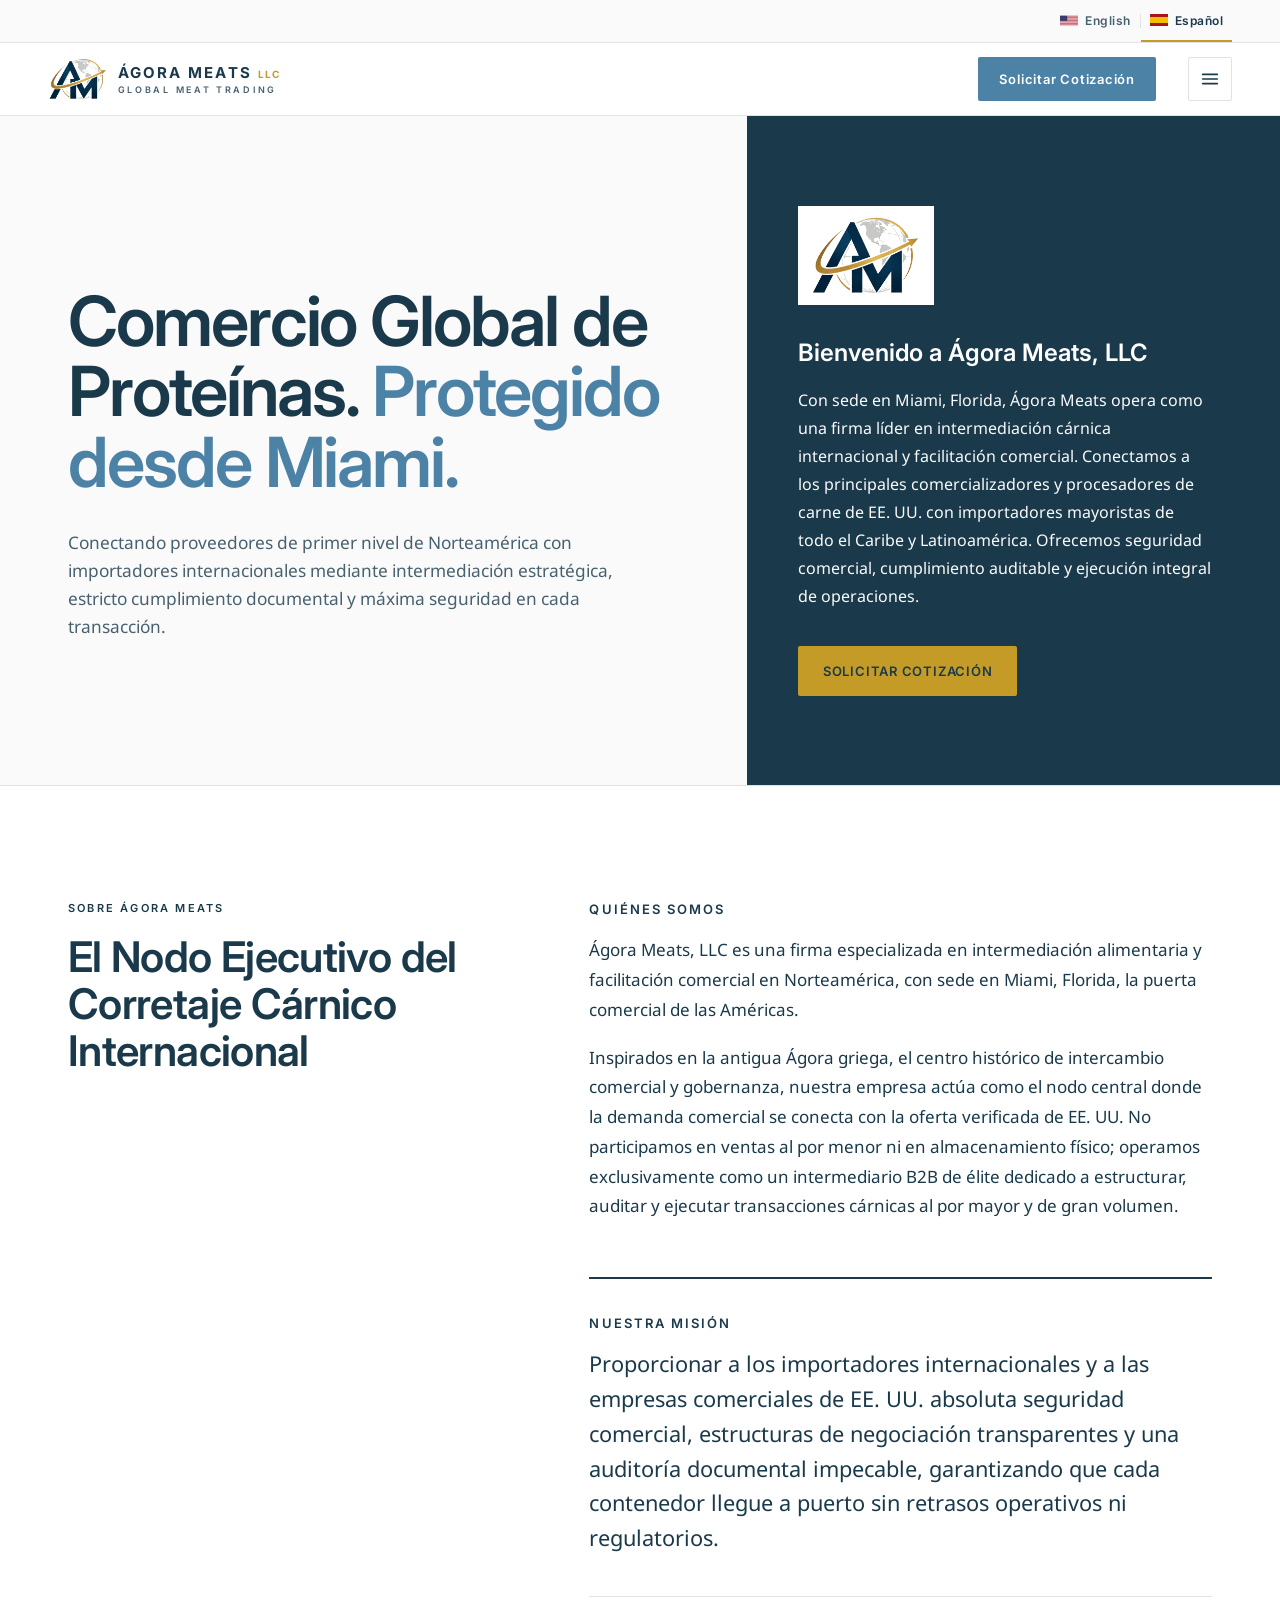
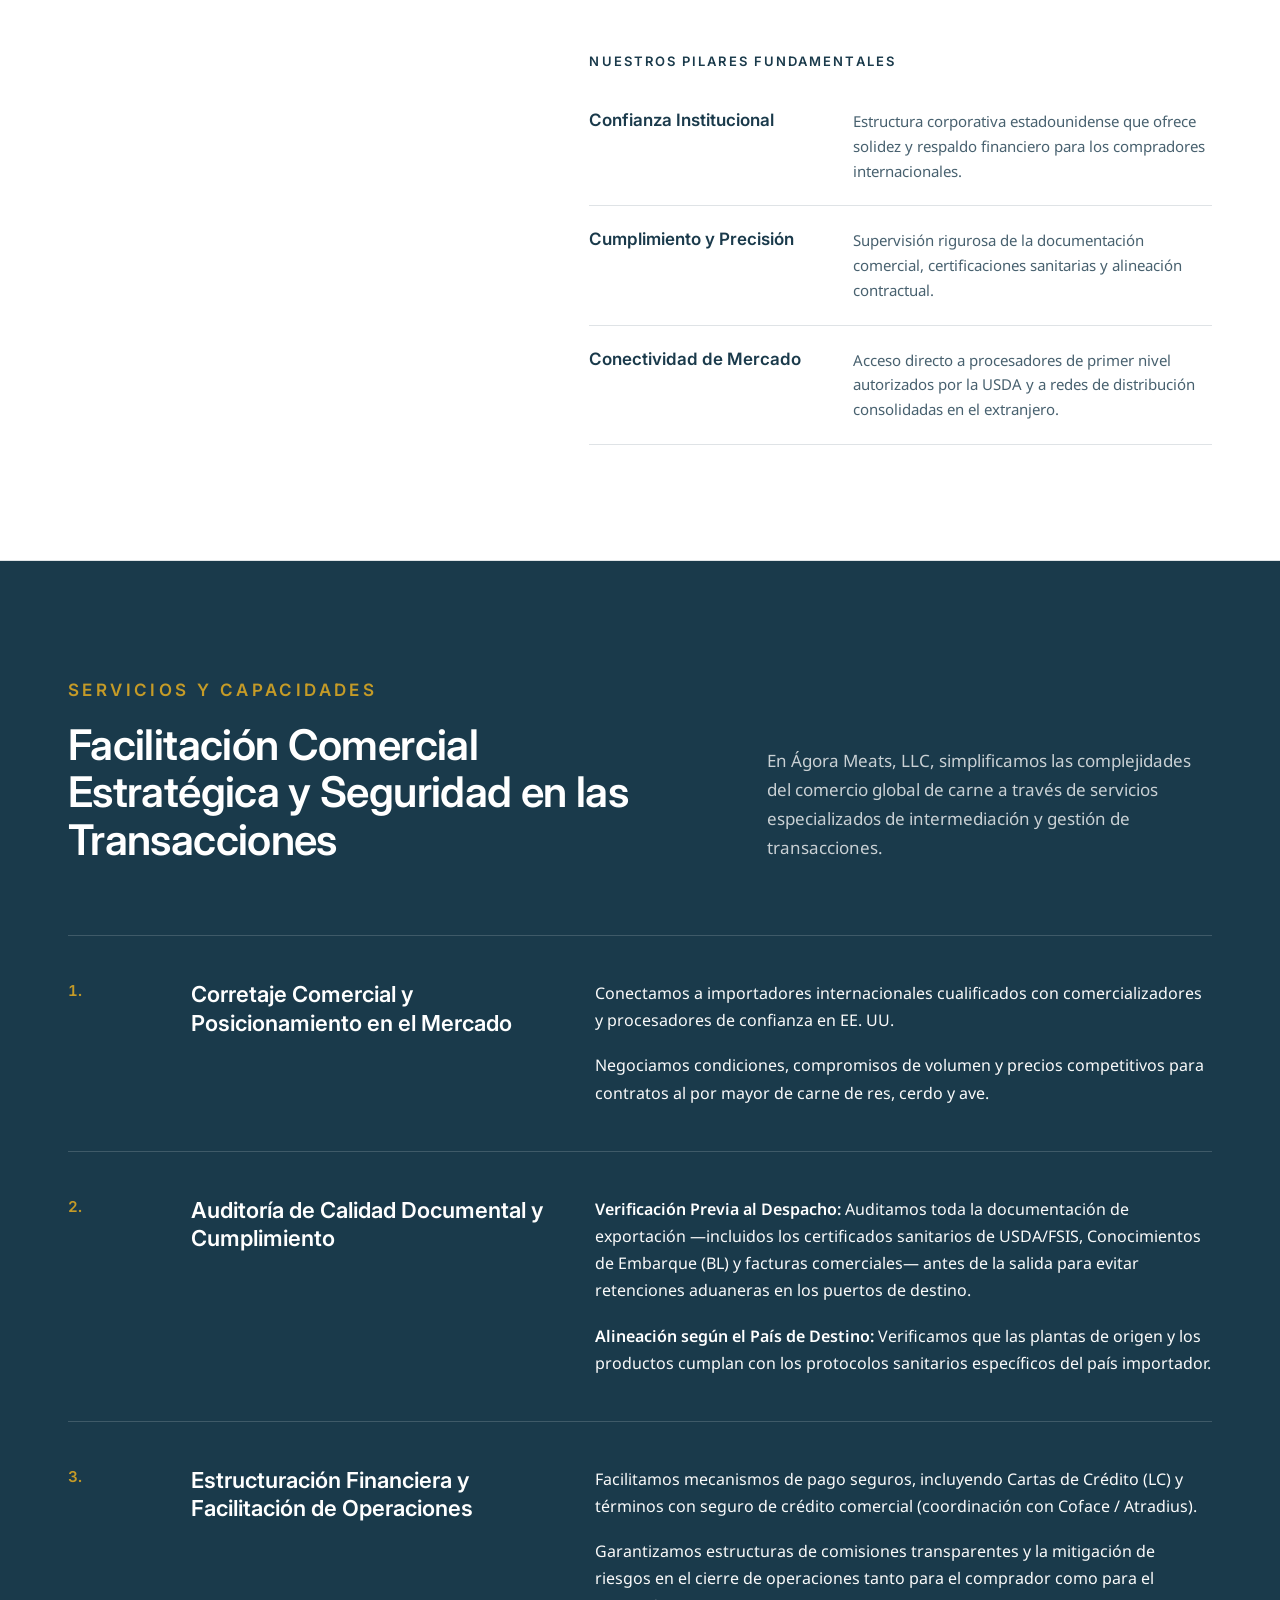
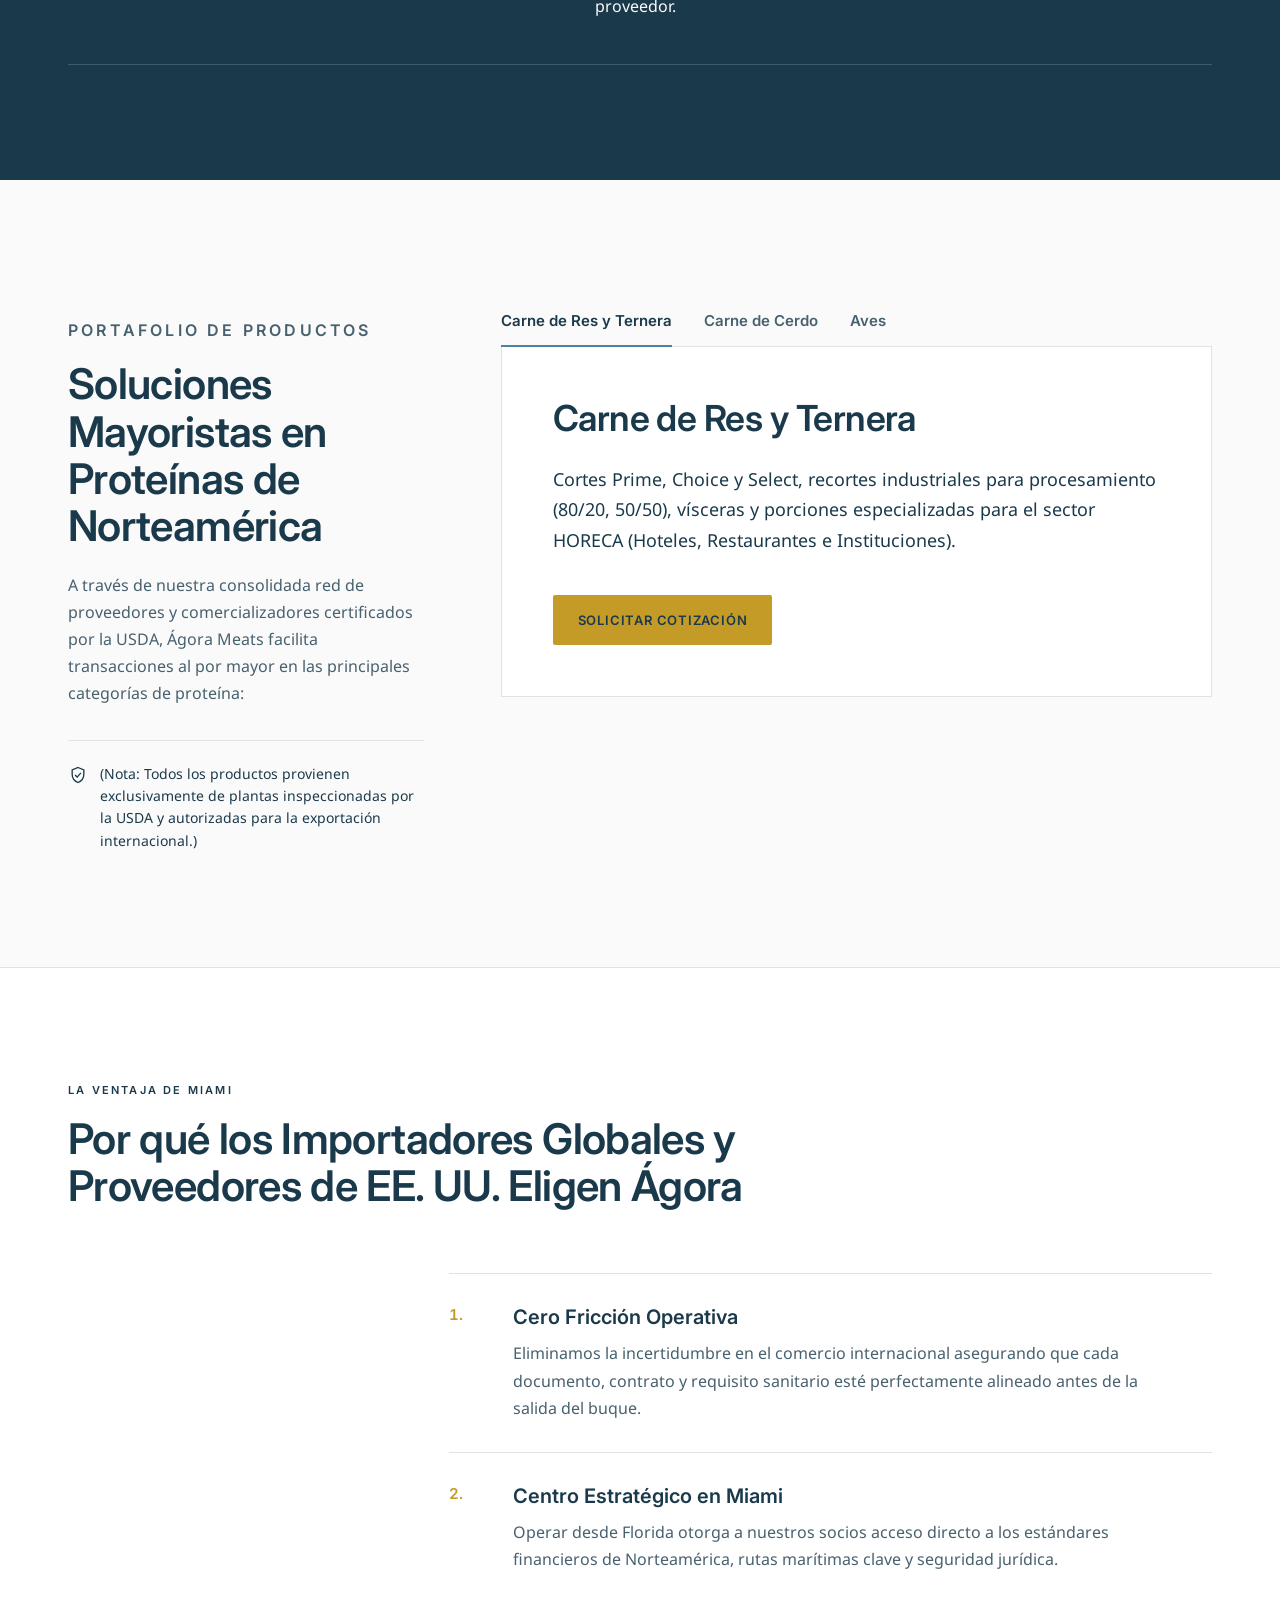
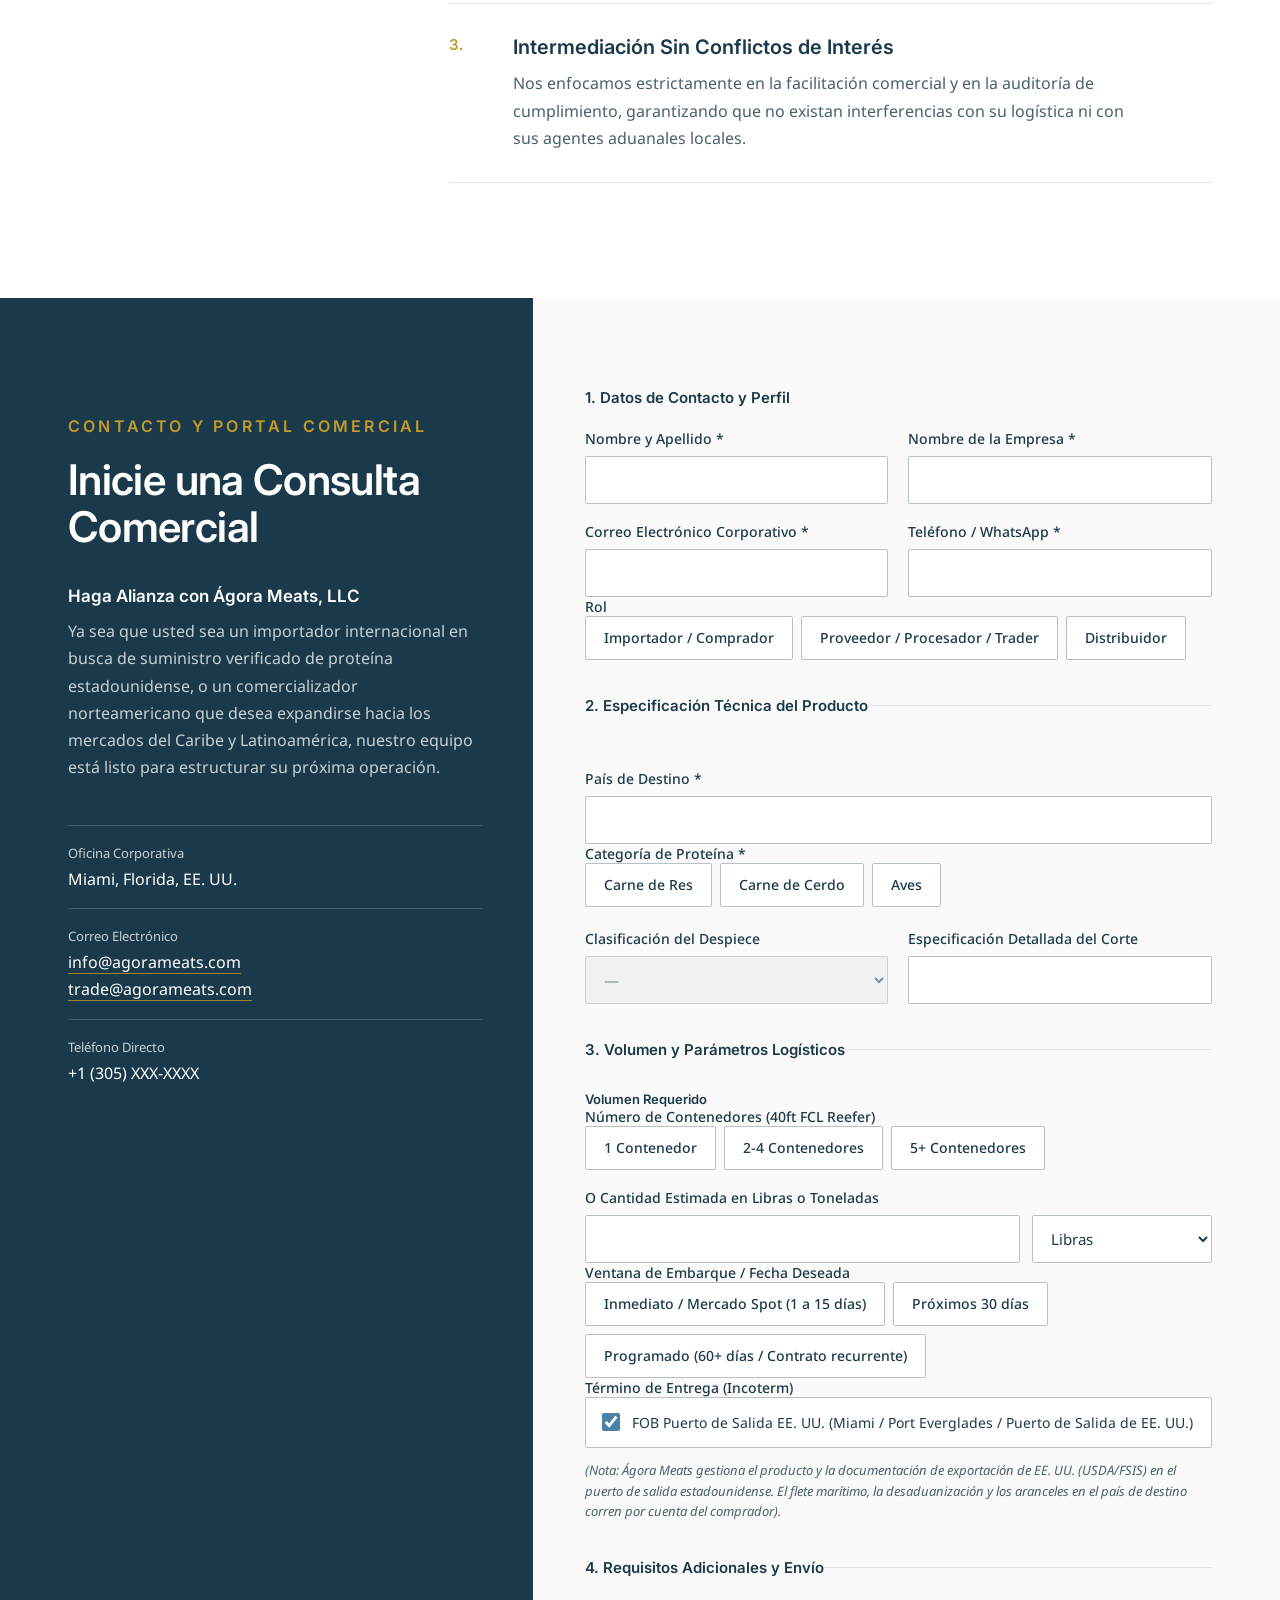
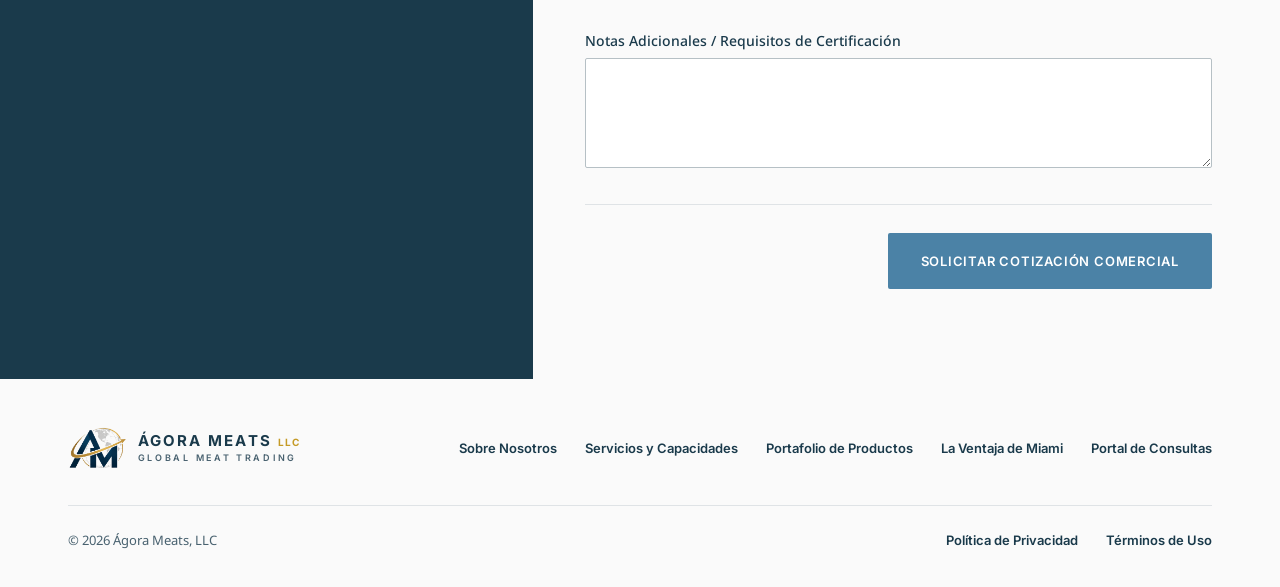
==== es/index.html @ eb59cc8b "first commit" ====
<!doctype html>
<html lang="es">
<head>
<meta charset="utf-8">
<meta name="viewport" content="width=device-width, initial-scale=1">
<title>Ágora Meats, LLC — Comercio Global de Proteínas. Protegido desde Miami.</title>
<meta name="description" content="Conectando proveedores de primer nivel de Norteamérica con importadores internacionales mediante intermediación estratégica, estricto cumplimiento documental y máxima seguridad en cada transacción.">
<link rel="alternate" hreflang="en" href="../index.html">
<link rel="icon" type="image/png" href="../assets/logo-mark.png">
<link rel="preconnect" href="https://fonts.googleapis.com">
<link rel="preconnect" href="https://fonts.gstatic.com" crossorigin>
<link rel="stylesheet" href="https://fonts.googleapis.com/css2?family=Inter:wght@600;700&family=Noto+Sans:wght@400;500;600&display=swap">
<link rel="stylesheet" href="../css/main.css">
</head>
<body>
<div class="pg">

<div class="util">
<div class="wrap util-in">
<nav class="lang" aria-label="English / Español">
<a href="../index.html" hreflang="en" lang="en"><svg width="18" height="11" viewBox="0 0 19 10" aria-hidden="true"><rect width="19" height="10" fill="#B22234"/><path d="M0 1.15h19M0 2.7h19M0 4.23h19M0 5.77h19M0 7.3h19M0 8.85h19" stroke="#FFFFFF" stroke-width="0.77"/><rect width="7.6" height="5.38" fill="#3C3B6E"/></svg>English</a>
<i aria-hidden="true"></i>
<a href="../es/index.html" hreflang="es" lang="es" class="is-on" aria-current="true"><svg width="18" height="12" viewBox="0 0 3 2" aria-hidden="true"><rect width="3" height="2" fill="#AA151B"/><rect y="0.5" width="3" height="1" fill="#F1BF00"/></svg>Español</a>
</nav>
</div>
</div>

<header class="hdr is-es">
<div class="wrap hdr-in">
<a class="brand" href="#top" aria-label="Ágora Meats, LLC">
<img src="../assets/logo-mark.png" alt="" width="62" height="44">
<span><b>ÁGORA MEATS <span>LLC</span></b><small>GLOBAL MEAT TRADING</small></span>
</a>
<nav class="menu" aria-label="Main">
<a href="#about">Sobre Nosotros</a>
<a href="#services">Servicios y Capacidades</a>
<a href="#products">Portafolio de Productos</a>
<a href="#advantage">La Ventaja de Miami</a>
<a href="#contact">Portal de Consultas</a>
</nav>
<a class="btn btn-navy hdr-cta" href="#contact">Solicitar Cotización</a>
<button type="button" class="burger" aria-controls="drawer" aria-expanded="false" aria-label="Menú">
<svg class="ico-open" width="22" height="22" viewBox="0 0 24 24" aria-hidden="true" fill="none" stroke="currentColor" stroke-width="1.8" stroke-linecap="round"><path d="M4 7h16M4 12h16M4 17h16"/></svg>
<svg class="ico-close" hidden width="22" height="22" viewBox="0 0 24 24" aria-hidden="true" fill="none" stroke="currentColor" stroke-width="1.8" stroke-linecap="round"><path d="M6 6l12 12M18 6L6 18"/></svg>
</button>
</div>
<div id="drawer" class="drawer">
<div class="wrap">
<nav aria-label="Main">
<a href="#about">Sobre Nosotros</a>
<a href="#services">Servicios y Capacidades</a>
<a href="#products">Portafolio de Productos</a>
<a href="#advantage">La Ventaja de Miami</a>
<a href="#contact">Portal de Consultas</a>
</nav>
<a class="btn btn-navy" href="#contact">Solicitar Cotización</a>
</div>
</div>
</header>

<main>
<section class="hero" id="top">
<div class="hero-copy">
<h1>Comercio Global de Proteínas. <em>Protegido desde Miami.</em></h1>
<p class="hero-sub">Conectando proveedores de primer nivel de Norteamérica con importadores internacionales mediante intermediación estratégica, estricto cumplimiento documental y máxima seguridad en cada transacción.</p>
</div>
<div class="welcome">
<img src="../assets/logo-mark.png" alt="Ágora Meats, LLC" width="112" height="79">
<h2>Bienvenido a Ágora Meats, LLC</h2>
<p>Con sede en Miami, Florida, Ágora Meats opera como una firma líder en intermediación cárnica internacional y facilitación comercial. Conectamos a los principales comercializadores y procesadores de carne de EE. UU. con importadores mayoristas de todo el Caribe y Latinoamérica. Ofrecemos seguridad comercial, cumplimiento auditable y ejecución integral de operaciones.</p>
<a class="btn btn-gold" href="#contact">SOLICITAR COTIZACIÓN</a>
</div>
</section>

<section class="about" id="about">
<div class="wrap">
<div class="rail">
<p class="lbl">Sobre Ágora Meats</p>
<h2 class="h2">El Nodo Ejecutivo del Corretaje Cárnico Internacional</h2>
</div>
<div class="body">
<h3>Quiénes Somos</h3>
<p>Ágora Meats, LLC es una firma especializada en intermediación alimentaria y facilitación comercial en Norteamérica, con sede en Miami, Florida, la puerta comercial de las Américas.</p>
<p>Inspirados en la antigua Ágora griega, el centro histórico de intercambio comercial y gobernanza, nuestra empresa actúa como el nodo central donde la demanda comercial se conecta con la oferta verificada de EE. UU. No participamos en ventas al por menor ni en almacenamiento físico; operamos exclusivamente como un intermediario B2B de élite dedicado a estructurar, auditar y ejecutar transacciones cárnicas al por mayor y de gran volumen.</p>
<div class="mission">
<h3>Nuestra Misión</h3>
<p>Proporcionar a los importadores internacionales y a las empresas comerciales de EE. UU. absoluta seguridad comercial, estructuras de negociación transparentes y una auditoría documental impecable, garantizando que cada contenedor llegue a puerto sin retrasos operativos ni regulatorios.</p>
</div>
<h3>Nuestros Pilares Fundamentales</h3>
<dl class="pillars">
<div><dt>Confianza Institucional</dt><dd>Estructura corporativa estadounidense que ofrece solidez y respaldo financiero para los compradores internacionales.</dd></div>
<div><dt>Cumplimiento y Precisión</dt><dd>Supervisión rigurosa de la documentación comercial, certificaciones sanitarias y alineación contractual.</dd></div>
<div><dt>Conectividad de Mercado</dt><dd>Acceso directo a procesadores de primer nivel autorizados por la USDA y a redes de distribución consolidadas en el extranjero.</dd></div>
</dl>
</div>
</div>
</section>

<section class="svc" id="services">
<div class="wrap">
<div class="svc-head">
<div><p class="lbl">Servicios y Capacidades</p><h2 class="h2">Facilitación Comercial Estratégica y Seguridad en las Transacciones</h2></div>
<p>En Ágora Meats, LLC, simplificamos las complejidades del comercio global de carne a través de servicios especializados de intermediación y gestión de transacciones.</p>
</div>
<ol>
<li class="svc-row">
<span class="num">1.</span>
<h3>Corretaje Comercial y Posicionamiento en el Mercado</h3>
<ul><li>Conectamos a importadores internacionales cualificados con comercializadores y procesadores de confianza en EE. UU.</li><li>Negociamos condiciones, compromisos de volumen y precios competitivos para contratos al por mayor de carne de res, cerdo y ave.</li></ul>
</li>
<li class="svc-row">
<span class="num">2.</span>
<h3>Auditoría de Calidad Documental y Cumplimiento</h3>
<ul><li><strong>Verificación Previa al Despacho: </strong>Auditamos toda la documentación de exportación —incluidos los certificados sanitarios de USDA/FSIS, Conocimientos de Embarque (BL) y facturas comerciales— antes de la salida para evitar retenciones aduaneras en los puertos de destino.</li><li><strong>Alineación según el País de Destino: </strong>Verificamos que las plantas de origen y los productos cumplan con los protocolos sanitarios específicos del país importador.</li></ul>
</li>
<li class="svc-row">
<span class="num">3.</span>
<h3>Estructuración Financiera y Facilitación de Operaciones</h3>
<ul><li>Facilitamos mecanismos de pago seguros, incluyendo Cartas de Crédito (LC) y términos con seguro de crédito comercial (coordinación con Coface / Atradius).</li><li>Garantizamos estructuras de comisiones transparentes y la mitigación de riesgos en el cierre de operaciones tanto para el comprador como para el proveedor.</li></ul>
</li>
</ol>
</div>
</section>

<section class="prod" id="products">
<div class="wrap">
<div class="prod-intro">
<p class="lbl">Portafolio de Productos</p>
<h2 class="h2">Soluciones Mayoristas en Proteínas de Norteamérica</h2>
<p>A través de nuestra consolidada red de proveedores y comercializadores certificados por la USDA, Ágora Meats facilita transacciones al por mayor en las principales categorías de proteína:</p>
<div class="usda"><svg width="20" height="20" viewBox="0 0 24 24" aria-hidden="true" fill="none" stroke="#1A3A4B" stroke-width="1.6"><path d="M12 3l7 3v5c0 4.5-3 8.3-7 10-4-1.7-7-5.5-7-10V6l7-3z"/><path d="M8.5 12l2.5 2.5 4.5-5"/></svg><span>(Nota: Todos los productos provienen exclusivamente de plantas inspeccionadas por la USDA y autorizadas para la exportación internacional.)</span></div>
</div>
<div>
<div class="tabs" role="tablist" aria-label="Portafolio de Productos">
<button type="button" role="tab" id="tab-beef" class="tab is-on" aria-selected="true" aria-controls="panel-beef">Carne de Res y Ternera</button>
<button type="button" role="tab" id="tab-pork" class="tab" aria-selected="false" aria-controls="panel-pork" tabindex="-1">Carne de Cerdo</button>
<button type="button" role="tab" id="tab-poultry" class="tab" aria-selected="false" aria-controls="panel-poultry" tabindex="-1">Aves</button>
</div>
<div class="sheet" role="tabpanel" id="panel-beef" aria-labelledby="tab-beef">
<h3>Carne de Res y Ternera</h3>
<p>Cortes Prime, Choice y Select, recortes industriales para procesamiento (80/20, 50/50), vísceras y porciones especializadas para el sector HORECA (Hoteles, Restaurantes e Instituciones).</p>
<a class="btn btn-gold" href="#contact" data-quote="beef">SOLICITAR COTIZACIÓN</a>
</div>
<div class="sheet" role="tabpanel" id="panel-pork" aria-labelledby="tab-pork" hidden>
<h3>Carne de Cerdo</h3>
<p>Canales enteras, cortes primarios de calidad (lomos, paletas, jamones), cortes para procesamiento y vísceras de alta demanda.</p>
<a class="btn btn-gold" href="#contact" data-quote="pork">SOLICITAR COTIZACIÓN</a>
</div>
<div class="sheet" role="tabpanel" id="panel-poultry" aria-labelledby="tab-poultry" hidden>
<h3>Aves</h3>
<p>Pollo entero, cuartos traseros, carne separada mecánicamente (MSM), patas de pollo y cortes industriales personalizados.</p>
<a class="btn btn-gold" href="#contact" data-quote="poultry">SOLICITAR COTIZACIÓN</a>
</div>
</div>
</div>
</section>

<section class="adv" id="advantage">
<div class="wrap">
<p class="lbl">La Ventaja de Miami</p>
<h2 class="h2">Por qué los Importadores Globales y Proveedores de EE. UU. Eligen Ágora</h2>
<ol>
<li><span class="num">1.</span><div><h3>Cero Fricción Operativa</h3><p>Eliminamos la incertidumbre en el comercio internacional asegurando que cada documento, contrato y requisito sanitario esté perfectamente alineado antes de la salida del buque.</p></div></li>
<li><span class="num">2.</span><div><h3>Centro Estratégico en Miami</h3><p>Operar desde Florida otorga a nuestros socios acceso directo a los estándares financieros de Norteamérica, rutas marítimas clave y seguridad jurídica.</p></div></li>
<li><span class="num">3.</span><div><h3>Intermediación Sin Conflictos de Interés</h3><p>Nos enfocamos estrictamente en la facilitación comercial y en la auditoría de cumplimiento, garantizando que no existan interferencias con su logística ni con sus agentes aduanales locales.</p></div></li>
</ol>
</div>
</section>

<section class="contact" id="contact">
<div class="c-info">
<p class="lbl">Contacto y Portal Comercial</p>
<h2 class="h2">Inicie una Consulta Comercial</h2>
<h3>Haga Alianza con Ágora Meats, LLC</h3>
<p>Ya sea que usted sea un importador internacional en busca de suministro verificado de proteína estadounidense, o un comercializador norteamericano que desea expandirse hacia los mercados del Caribe y Latinoamérica, nuestro equipo está listo para estructurar su próxima operación.</p>
<dl>
<div><dt>Oficina Corporativa</dt><dd>Miami, Florida, EE. UU.</dd></div>
<div><dt>Correo Electrónico</dt><dd><a href="mailto:info@agorameats.com">info@agorameats.com</a><a href="mailto:trade@agorameats.com">trade@agorameats.com</a></dd></div>
<div><dt>Teléfono Directo</dt><dd>+1 (305) XXX-XXXX</dd></div>
</dl>
</div>

<div class="c-form">
<div class="sent" role="status" tabindex="-1" hidden>
<svg width="56" height="56" viewBox="0 0 56 56" aria-hidden="true" fill="none" stroke="#C59B27" stroke-width="2"><circle cx="28" cy="28" r="26"/><path d="M17 29l7 7 15-15"/></svg>
<h3>Consulta Comercial Recibida</h3>
<p>Gracias por contactar a Ágora Meats, LLC. Nuestro equipo revisará las especificaciones del producto, los requisitos de volumen y los parámetros de embarque, y le responderá a su correo electrónico corporativo para estructurar su próxima operación.</p>
<button type="button" class="btn btn-outline" data-reset>ENVIAR OTRA CONSULTA</button>
</div>

<!-- FORM ENDPOINT: paste your form service URL (e.g. Formspree) into data-endpoint. Empty = demo mode (shows the confirmation without sending). -->
<form id="inquiry" data-endpoint="" method="post">
<input type="hidden" name="language" value="es">

<fieldset>
<legend>1. Datos de Contacto y Perfil</legend>
<div class="fgrid">
<label class="f">Nombre y Apellido *<input class="field" type="text" name="name" autocomplete="name" required></label>
<label class="f">Nombre de la Empresa *<input class="field" type="text" name="company" autocomplete="organization" required></label>
<label class="f">Correo Electrónico Corporativo *<input class="field" type="email" name="email" autocomplete="email" required></label>
<label class="f">Teléfono / WhatsApp *<input class="field" type="tel" name="phone" autocomplete="tel" required></label>
</div>
<p class="q" id="q-role">Rol</p>
<div class="pills" role="radiogroup" aria-labelledby="q-role">
<label class="pill"><input class="sr" type="radio" name="role" value="importer">Importador / Comprador</label>
<label class="pill"><input class="sr" type="radio" name="role" value="supplier">Proveedor / Procesador / Trader</label>
<label class="pill"><input class="sr" type="radio" name="role" value="distributor">Distribuidor</label>
</div>
</fieldset>

<fieldset>
<legend>2. Especificación Técnica del Producto</legend>
<label class="f solo">País de Destino *<input class="field" type="text" name="destination" autocomplete="country-name" required></label>
<p class="q" id="q-protein">Categoría de Proteína *</p>
<div class="pills" role="radiogroup" aria-labelledby="q-protein">
<label class="pill"><input class="sr" type="radio" name="protein" value="beef" required>Carne de Res</label>
<label class="pill"><input class="sr" type="radio" name="protein" value="pork" required>Carne de Cerdo</label>
<label class="pill"><input class="sr" type="radio" name="protein" value="poultry" required>Aves</label>
</div>
<div class="fgrid">
<label class="f">Clasificación del Despiece<select class="field" name="cut" id="cut" disabled><option value="">—</option></select></label>
<label class="f">Especificación Detallada del Corte<input class="field" type="text" name="cut_spec"></label>
</div>
</fieldset>

<fieldset>
<legend>3. Volumen y Parámetros Logísticos</legend>
<p class="sub">Volumen Requerido</p>
<p class="q" id="q-containers">Número de Contenedores (40ft FCL Reefer)</p>
<div class="pills" role="radiogroup" aria-labelledby="q-containers">
<label class="pill"><input class="sr" type="radio" name="containers" value="1">1 Contenedor</label>
<label class="pill"><input class="sr" type="radio" name="containers" value="2-4">2-4 Contenedores</label>
<label class="pill"><input class="sr" type="radio" name="containers" value="5+">5+ Contenedores</label>
</div>
<div class="inline">
<label class="f">O Cantidad Estimada en Libras o Toneladas<input class="field" type="number" min="0" step="any" name="weight" inputmode="decimal"></label>
<select class="field" name="unit" aria-label="O Cantidad Estimada en Libras o Toneladas"><option value="lbs">Libras</option><option value="metric_tons">Toneladas</option></select>
</div>
<p class="q" id="q-window">Ventana de Embarque / Fecha Deseada</p>
<div class="pills" role="radiogroup" aria-labelledby="q-window">
<label class="pill"><input class="sr" type="radio" name="shipment_window" value="spot">Inmediato / Mercado Spot (1 a 15 días)</label>
<label class="pill"><input class="sr" type="radio" name="shipment_window" value="30_days">Próximos 30 días</label>
<label class="pill"><input class="sr" type="radio" name="shipment_window" value="scheduled">Programado (60+ días / Contrato recurrente)</label>
</div>
<p class="q">Término de Entrega (Incoterm)</p>
<label class="check"><input type="checkbox" name="incoterm" value="FOB" checked><span>FOB Puerto de Salida EE. UU. (Miami / Port Everglades / Puerto de Salida de EE. UU.)</span></label>
<p class="fine">(Nota: Ágora Meats gestiona el producto y la documentación de exportación de EE. UU. (USDA/FSIS) en el puerto de salida estadounidense. El flete marítimo, la desaduanización y los aranceles en el país de destino corren por cuenta del comprador).</p>
</fieldset>

<fieldset>
<legend>4. Requisitos Adicionales y Envío</legend>
<label class="f solo">Notas Adicionales / Requisitos de Certificación<textarea class="field" name="notes" rows="4"></textarea></label>
</fieldset>

<p class="form-error" role="alert" hidden>No pudimos enviar su consulta. Por favor, inténtelo de nuevo o escriba a trade@agorameats.com.</p>
<div class="send">
<button type="submit" class="btn btn-navy">SOLICITAR COTIZACIÓN COMERCIAL</button>
</div>
</form>
</div>
</section>
</main>

<footer class="ftr">
<div class="wrap">
<div class="ftr-in">
<a class="brand" href="#top" aria-label="Ágora Meats, LLC">
<img src="../assets/logo-mark.png" alt="" width="62" height="44">
<span><b>ÁGORA MEATS <span>LLC</span></b><small>GLOBAL MEAT TRADING</small></span>
</a>
<nav aria-label="Footer"><a href="#about">Sobre Nosotros</a>
<a href="#services">Servicios y Capacidades</a>
<a href="#products">Portafolio de Productos</a>
<a href="#advantage">La Ventaja de Miami</a>
<a href="#contact">Portal de Consultas</a></nav>
</div>
<div class="ftr-bot"><span>© 2026 Ágora Meats, LLC</span><nav class="legal" aria-label="Legal"><a href="privacy.html">Política de Privacidad</a><a href="terms.html">Términos de Uso</a></nav></div>
</div>
</footer>

</div>
<script type="application/json" id="cuts-data">{"beef":["Cortes Primarios","Recortes Industriales","Vísceras","Cortes HORECA","Carne Molida"],"pork":["Canales Enteras","Cortes Primarios","Recortes Industriales y Grasa","Vísceras"],"poultry":["Pollo Entero","Cuartos Traseros (CLQ)","Cortes Deshuesados","MSM","Patas de Pollo","Alitas y Subproductos"]}</script>
<script src="../js/main.js" defer></script>
</body>
</html>
---- css/main.css ----
:root{
  /* Brief palette — Agora Deep Sea #1A3A4B (headings, menu, dark sections) · Miami Trade Blue #4B82A6 (primary buttons, links, interactive accents)
     Compliance White #FAFAFA / #FFFFFF (backgrounds) · Precision Gold #C59B27 (prestige accents, key borders, highlights) */
  --navy:#1A3A4B; --deep:#1A3A4B; --blue:#4B82A6; --gold:#C59B27;
  --ivory:#FFFFFF; --paper:#FAFAFA;
  --blue-hover:color-mix(in srgb, #4B82A6 82%, #1A3A4B);
  --gold-ink:var(--navy); --gold-display:var(--blue);
  --line:color-mix(in srgb, #1A3A4B 14%, #FFFFFF);
  --ink:var(--navy); --muted:color-mix(in srgb, #1A3A4B 80%, #FFFFFF);
  --control:color-mix(in srgb, #1A3A4B 32%, #FFFFFF);
  --on-dark:#FAFAFA; --on-dark-muted:color-mix(in srgb, #FAFAFA 78%, #1A3A4B);
  --gut:clamp(20px,4vw,48px);
  --edge:max(var(--gut), calc((100vw - 1240px) / 2 + var(--gut)));
  --display:Inter, sans-serif; --text:"Noto Sans", sans-serif;
}
body{margin:0;background:var(--paper)}
html{scroll-behavior:smooth}
a{color:var(--blue)} a:hover{color:var(--navy)}
a:focus-visible,button:focus-visible,input:focus-visible,select:focus-visible,textarea:focus-visible,.pill:focus-within{outline:2px solid var(--gold);outline-offset:2px}

.pg{font-family:var(--text);color:var(--ink);background:var(--paper);-webkit-font-smoothing:antialiased}
.pg h1,.pg h2,.pg h3,.pg h4{font-family:var(--display);margin:0;color:var(--navy)}
.pg p{margin:0}
.wrap{max-width:1240px;margin:0 auto;padding-inline:var(--gut);box-sizing:border-box}
.lbl{font:600 11px/1.4 var(--display);letter-spacing:.2em;text-transform:uppercase;color:var(--gold-ink)}
.h2{font:600 clamp(30px,3.3vw,46px)/1.12 var(--display);letter-spacing:-.015em}

.btn{display:inline-flex;align-items:center;justify-content:center;gap:10px;min-height:50px;padding:12px 24px;box-sizing:border-box;line-height:1.25;text-align:center;border-radius:2px;border:1px solid transparent;font:600 13px var(--display);letter-spacing:.06em;text-decoration:none;cursor:pointer;transition:background-color .15s ease,color .15s ease}
.btn-navy{background:var(--blue);color:var(--ivory)} .btn-navy:hover{background:var(--blue-hover);color:var(--ivory)}
.btn-gold{background:var(--gold);color:var(--deep)} .btn-gold:hover{background:color-mix(in srgb, #C59B27 85%, #FFFFFF);color:var(--deep)}
.btn-outline{background:var(--ivory);border-color:var(--navy);color:var(--navy)} .btn-outline:hover{background:var(--navy);color:var(--ivory)}

/* header */
section[id]{scroll-margin-top:80px}
.util{background:var(--paper);border-bottom:1px solid var(--line)}
.util-in{display:flex;justify-content:flex-end;max-width:1360px}
.hdr{position:sticky;top:0;z-index:20;background:rgba(255,255,255,.97);border-bottom:1px solid var(--line)}
.hdr .wrap{max-width:1360px}
.hdr-in{display:flex;align-items:center;gap:24px;height:72px}
.hdr-cta{flex-shrink:0;white-space:nowrap;min-height:44px;padding:0 20px}
.burger{display:none;align-items:center;justify-content:center;width:44px;height:44px;margin-left:8px;padding:0;border:1px solid var(--line);border-radius:2px;background:var(--ivory);color:var(--navy);cursor:pointer;flex-shrink:0}
.drawer{display:none}
.drawer nav{display:flex;flex-direction:column;padding:8px 0 16px}
.drawer nav a{padding:15px 0;border-bottom:1px solid var(--line);font:600 17px/1.3 var(--display);color:var(--ink);text-decoration:none}
.drawer nav a:hover{color:var(--blue)}
.drawer .btn{display:none;width:100%;margin-bottom:24px}
.brand{display:flex;align-items:center;gap:10px;text-decoration:none;color:var(--navy);flex-shrink:0}
.brand img{height:42px;width:auto;display:block}
.brand b{display:block;font:700 15px/1 var(--display);letter-spacing:.14em}
.brand b span{font-size:10px;color:var(--gold);letter-spacing:.1em}
.brand small{display:block;margin-top:5px;font:600 9px/1 var(--display);letter-spacing:.3em;color:var(--muted)}
.menu{display:flex;gap:22px;margin-left:auto;font:600 13px var(--display);white-space:nowrap}
.menu a{color:var(--ink);text-decoration:none;padding:6px 0;border-bottom:1px solid transparent}
.menu a:hover{border-bottom-color:var(--gold);color:var(--navy)}
.lang{display:flex;align-items:center;flex-shrink:0}
.lang button{display:flex;align-items:center;gap:7px;height:40px;white-space:nowrap;padding:0 9px;border:0;border-bottom:2px solid transparent;background:none;font:600 12px var(--display);letter-spacing:.04em;color:var(--muted);cursor:pointer}
.lang button.is-on{color:var(--navy);border-bottom-color:var(--gold)}
.lang i{width:1px;height:14px;background:var(--line)}

/* hero: split screen — headline on ivory, introduction on navy */
.hero{display:grid;grid-template-columns:minmax(0,7fr) minmax(0,5fr);border-bottom:1px solid var(--line)}
.hero-copy{padding:clamp(72px,10vw,148px) clamp(32px,5vw,80px) clamp(64px,8vw,120px) var(--edge);display:flex;flex-direction:column;justify-content:center}
.hero h1{font:600 clamp(42px,5.4vw,78px)/1.02 var(--display);letter-spacing:-.03em;max-width:11em}
.hero h1 em{font-style:normal;color:var(--gold-display)}
.hero-sub{margin-top:32px !important;max-width:34em;font-size:clamp(17px,1.35vw,19px);line-height:1.62;color:var(--muted)}
.welcome{background:var(--deep);color:var(--on-dark);padding:clamp(56px,7vw,104px) var(--edge) clamp(56px,7vw,104px) clamp(32px,4vw,64px);display:flex;flex-direction:column;justify-content:center}
.welcome img{width:112px;height:auto;display:block;background:var(--ivory);padding:10px 12px;box-sizing:content-box}
.welcome h2{margin-top:32px;color:var(--ivory);font:600 24px/1.3 var(--display)}
.welcome p{margin-top:18px !important;font-size:16px;line-height:1.75}
.welcome .btn{align-self:flex-start;margin-top:36px}

/* about: sticky rail + long column */
.about{background:var(--ivory);border-bottom:1px solid var(--line);padding:clamp(72px,9vw,128px) 0}
.about .wrap{display:grid;grid-template-columns:minmax(0,5fr) minmax(0,7fr);gap:clamp(40px,6vw,104px)}
.rail{position:sticky;top:112px;align-self:start}
.rail .h2{margin-top:16px}
.body p{font-size:17px;line-height:1.75}
.body p + p{margin-top:18px}
.body h3{font:600 13px var(--display);letter-spacing:.16em;text-transform:uppercase;margin-bottom:18px}
.mission{margin:56px 0;padding:36px 0 40px;border-top:2px solid var(--navy);border-bottom:1px solid var(--line)}
.mission h3{margin-bottom:0}
.mission p{margin-top:16px !important;font:400 clamp(19px,1.7vw,23px)/1.6 var(--text) !important;color:var(--navy)}
.pillars{margin:0}
.pillars div{display:grid;grid-template-columns:minmax(0,2fr) minmax(0,3fr);gap:24px;padding:22px 0;border-bottom:1px solid var(--line)}
.pillars dt{font:600 17px/1.35 var(--display);color:var(--navy)}
.pillars dd{margin:0;font-size:15px;line-height:1.65;color:var(--muted)}

/* services: navy index rows */
.svc{background:var(--deep);color:var(--on-dark);padding:clamp(72px,9vw,128px) 0}
.svc-head{display:grid;grid-template-columns:minmax(0,7fr) minmax(0,5fr);gap:32px clamp(40px,6vw,96px);align-items:end}
.svc .h2{color:var(--ivory);margin-top:16px}
.svc .lbl{color:var(--gold)}
.svc-head p{font-size:17px;line-height:1.7;color:var(--on-dark-muted)}
.svc ol{list-style:none;margin:72px 0 0;padding:0}
.svc li.svc-row{display:grid;grid-template-columns:72px minmax(0,4fr) minmax(0,7fr);gap:24px clamp(24px,4vw,64px);padding:44px 0;border-top:1px solid rgba(250,250,250,.16)}
.svc li.svc-row:last-child{border-bottom:1px solid rgba(250,250,250,.16)}
.num{font:600 15px/1.5 var(--display);color:var(--gold);font-variant-numeric:tabular-nums}
.svc h3{color:var(--ivory);font:600 22px/1.3 var(--display)}
.svc ul{list-style:none;margin:0;padding:0;display:flex;flex-direction:column;gap:18px}
.svc ul li{font-size:16px;line-height:1.7}
.svc ul strong{color:var(--ivory);font-weight:600}

/* products: narrow intro + tabbed sheet */
.prod{padding:clamp(72px,9vw,128px) 0}
.prod .wrap{display:grid;grid-template-columns:minmax(0,4fr) minmax(0,8fr);gap:clamp(40px,6vw,96px);align-items:start}
.prod-intro .h2{margin-top:16px}
.prod-intro p{margin-top:22px !important;font-size:16px;line-height:1.7;color:var(--muted)}
.usda{display:flex;gap:12px;margin-top:32px;padding-top:22px;border-top:1px solid var(--line);font-size:14px;line-height:1.6;color:var(--ink)}
.usda svg{flex-shrink:0;margin-top:2px}
.tabs{display:flex;flex-wrap:wrap;border-bottom:1px solid var(--line)}
.tab{min-height:52px;padding:0;margin-right:32px;border:0;border-bottom:2px solid transparent;margin-bottom:-1px;background:none;cursor:pointer;font:600 15px var(--display);color:var(--muted)}
.tab.is-on{color:var(--navy);border-bottom-color:var(--blue)}
.sheet{background:var(--ivory);border:1px solid var(--line);border-top:0;padding:clamp(32px,4vw,56px)}
.sheet h3{font:600 clamp(28px,2.8vw,40px)/1.15 var(--display);letter-spacing:-.015em}
.sheet p{margin-top:24px !important;font-size:clamp(17px,1.4vw,20px);line-height:1.7;color:var(--ink);max-width:36em}
.sheet .btn{margin-top:40px}

/* advantage: full-width headline, list offset to the right */
.adv{background:var(--ivory);border-top:1px solid var(--line);padding:clamp(72px,9vw,128px) 0}
.adv .h2{margin-top:16px;max-width:18em}
.adv ol{list-style:none;margin:64px 0 0 calc(100% / 3);padding:0}
.adv ol li{display:grid;grid-template-columns:56px minmax(0,1fr);gap:8px;padding:30px 0;border-top:1px solid var(--line)}
.adv ol li:last-child{border-bottom:1px solid var(--line)}
.adv ol h3{font:600 20px/1.3 var(--display)}
.adv ol p{margin-top:10px !important;font-size:16px;line-height:1.7;color:var(--muted);max-width:40em}

/* contact: full-bleed split */
.contact{display:grid;grid-template-columns:minmax(0,5fr) minmax(0,7fr)}
.c-info{background:var(--deep);color:var(--on-dark-muted);padding:clamp(64px,8vw,120px) clamp(32px,4vw,72px) clamp(64px,8vw,120px) var(--edge)}
.c-info .lbl{color:var(--gold)}
.c-info .h2{color:var(--ivory);margin-top:16px}
.c-info h3{margin-top:36px;color:var(--ivory);font:600 17px var(--display)}
.c-info p{margin-top:12px !important;font-size:16px;line-height:1.7}
.c-info dl{margin:44px 0 0}
.c-info dl div{padding:18px 0;border-top:1px solid rgba(250,250,250,.16)}
.c-info dt{font-size:13px;color:var(--on-dark-muted)}
.c-info dd{margin:6px 0 0;display:flex;flex-direction:column;gap:4px;font-size:16px;color:var(--ivory)}
.c-info dd a{color:var(--ivory);text-decoration:none;border-bottom:1px solid rgba(197,155,39,.75);align-self:flex-start}
.c-info dd a:hover{color:var(--gold)}
.c-form{background:var(--paper);padding:clamp(56px,7vw,112px) var(--edge) clamp(56px,7vw,112px) clamp(32px,4vw,72px)}
.c-form form{max-width:700px}
.c-form fieldset{border:0;margin:0;padding:0 0 36px;min-width:0}
.c-form fieldset + fieldset{padding-top:32px;border-top:1px solid var(--line)}
.c-form legend{padding:0;font:600 15px var(--display);color:var(--navy)}
.fgrid{display:grid;grid-template-columns:repeat(auto-fit,minmax(220px,1fr));gap:18px 20px;margin-top:22px}
.f{display:flex;flex-direction:column;gap:8px;font-size:14px;font-weight:500;color:var(--ink)}
.f.solo{margin-top:22px}
.field{width:100%;box-sizing:border-box;height:48px;padding:0 14px;border:1px solid var(--control);border-radius:2px;background:var(--ivory);font:400 15px/1.4 var(--text);color:var(--ink)}
.field:disabled{background:color-mix(in srgb, #1A3A4B 7%, #FAFAFA);color:var(--muted)}
textarea.field{height:auto;padding:12px 14px;resize:vertical}
.q{margin:24px 0 10px;font-size:14px;font-weight:500}
.sub{margin-top:24px;font:600 13px var(--display);color:var(--navy)}
.pills{display:flex;flex-wrap:wrap;gap:8px}
.sr{position:absolute;opacity:0;width:1px;height:1px;margin:0;pointer-events:none}
.pill{position:relative;display:inline-flex;align-items:center;min-height:44px;padding:8px 18px;box-sizing:border-box;border:1px solid var(--control);border-radius:2px;background:var(--ivory);color:var(--navy);cursor:pointer;font-size:14px;font-weight:500;line-height:1.4}
.pill.is-on{background:var(--blue);border-color:var(--blue);color:var(--ivory)}
.inline{display:flex;flex-wrap:wrap;gap:12px;align-items:flex-end;margin-top:18px}
.inline .f{flex:1 1 240px}
.inline select{flex:0 1 180px}
.check{display:flex;gap:12px;align-items:flex-start;padding:14px 16px;border:1px solid var(--control);border-radius:2px;background:var(--ivory);cursor:pointer;font-size:14px;line-height:1.5}
.check input{width:18px;height:18px;margin:1px 0 0;accent-color:var(--blue);flex-shrink:0}
.fine{margin-top:12px !important;font-size:13px;line-height:1.6;color:var(--muted);font-style:italic}
.send{display:flex;flex-wrap:wrap;gap:16px;align-items:center;justify-content:flex-end;padding-top:28px;border-top:1px solid var(--line)}
.send .btn{min-height:56px;padding:14px 32px}
.sent{max-width:600px;padding:24px 0;outline:none}
.sent h3{margin-top:24px;font:700 clamp(26px,2.4vw,32px)/1.2 var(--display);letter-spacing:-.015em;color:var(--navy)}
.sent p{margin-top:16px !important;font-size:17px;line-height:1.7;color:var(--muted)}
.sent .btn{margin-top:32px}

/* footer */
.ftr{padding:48px 0 32px}
.ftr-in{display:flex;flex-wrap:wrap;gap:24px 48px;justify-content:space-between;align-items:center}
.ftr nav{display:flex;flex-wrap:wrap;gap:10px 28px;font:600 13px var(--display)}
.ftr nav a{color:var(--ink);text-decoration:none}
.ftr nav a:hover{color:var(--gold-ink)}
.ftr-bot{display:flex;flex-wrap:wrap;justify-content:space-between;align-items:center;gap:12px 24px;margin-top:36px;padding-top:20px;border-top:1px solid var(--line);font-size:13px;color:var(--muted)}
.legal{display:flex;flex-wrap:wrap;gap:8px 24px}
.legal a{color:var(--muted);text-decoration:none;padding:6px 0;border-bottom:1px solid transparent}
.legal a:hover{color:var(--navy);border-bottom-color:var(--gold)}

/* header: full menu only where it fits — Spanish labels are longer, so they collapse sooner */
@media (max-width:1279px){
  .hdr .menu{display:none}
  .hdr .hdr-cta{margin-left:auto}
  .hdr .burger{display:flex}
  .hdr .drawer.is-open{display:block;border-top:1px solid var(--line);max-height:calc(100vh - 72px);overflow-y:auto}
}
@media (max-width:1439px){
  .hdr.is-es .menu{display:none}
  .hdr.is-es .hdr-cta{margin-left:auto}
  .hdr.is-es .burger{display:flex}
  .hdr.is-es .drawer.is-open{display:block;border-top:1px solid var(--line);max-height:calc(100vh - 72px);overflow-y:auto}
}
@media (max-width:1100px){
  .hero{grid-template-columns:minmax(0,1fr) minmax(0,1fr)}
  .svc li.svc-row{grid-template-columns:56px minmax(0,1fr)}
  .svc li.svc-row ul{grid-column:2}
  .adv ol{margin-left:calc(100% / 6)}
}
@media (max-width:900px){
  .hero,.contact,.about .wrap,.svc-head,.prod .wrap{grid-template-columns:minmax(0,1fr)}
  .hero-copy,.welcome,.c-info,.c-form{padding-inline:var(--gut)}
  .hero-copy{padding-block:64px 56px}
  .welcome{padding-block:56px}
  .rail{position:static}
  .adv ol{margin-left:0}
  .svc ol{margin-top:48px}
  .adv ol{margin-top:40px}
  .sheet{padding:28px 24px}
}
@media (max-width:640px){
  .hdr-in{height:64px;gap:12px}
  .hdr .hdr-cta{display:none}
  .hdr .burger{margin-left:auto}
  .drawer .btn{display:flex}
  .hdr .drawer.is-open,.hdr.is-es .drawer.is-open{max-height:calc(100vh - 64px)}
  section[id]{scroll-margin-top:72px}
  .brand img{height:36px}
  .brand b{font-size:13px}
  .brand small{font-size:8px;letter-spacing:.24em}
  .hero h1{font-size:clamp(34px,10vw,44px);letter-spacing:-.025em}
  .svc li.svc-row{grid-template-columns:minmax(0,1fr);gap:10px;padding:32px 0}
  .svc li.svc-row ul{grid-column:auto}
  .pillars div{grid-template-columns:minmax(0,1fr);gap:4px}
  .adv ol li{grid-template-columns:40px minmax(0,1fr)}
  .tab{margin-right:20px;font-size:14px}
  .welcome .btn,.sheet .btn,.send .btn{width:100%}
  .send{justify-content:stretch}
  .inline select{flex:1 1 100%}
}
@media (max-width:360px){
  .brand small{display:none}
  .lang button{padding:0 6px}
}

/* static-site additions */
.lang a{display:flex;align-items:center;gap:7px;height:40px;padding:0 9px;white-space:nowrap;border-bottom:2px solid transparent;font:600 12px var(--display);letter-spacing:.04em;color:var(--muted);text-decoration:none}
.lang a.is-on{color:var(--navy);border-bottom-color:var(--gold)}
.lang a:hover{color:var(--navy)}
[hidden]{display:none !important}
.form-error{margin:0 0 16px !important;font-size:14px;font-weight:600;color:var(--navy)}
.btn[disabled]{opacity:.6;cursor:wait}
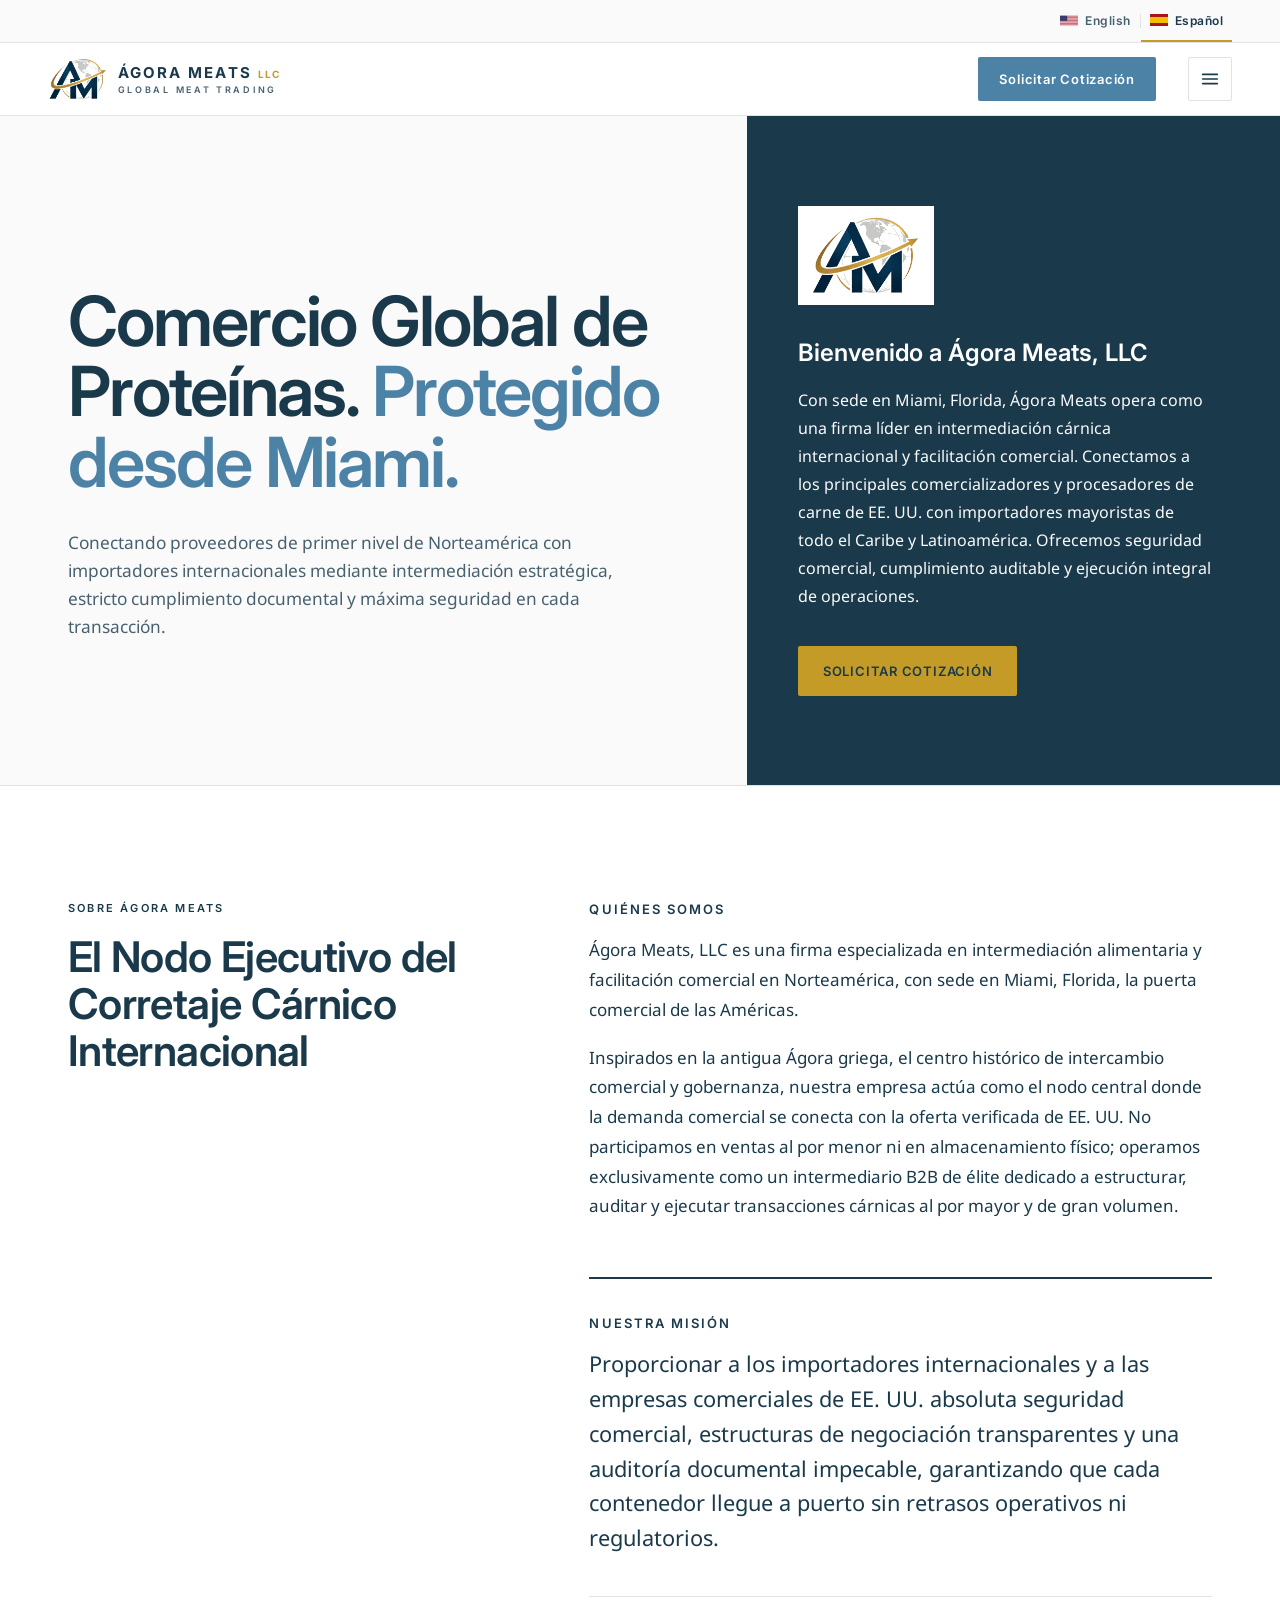
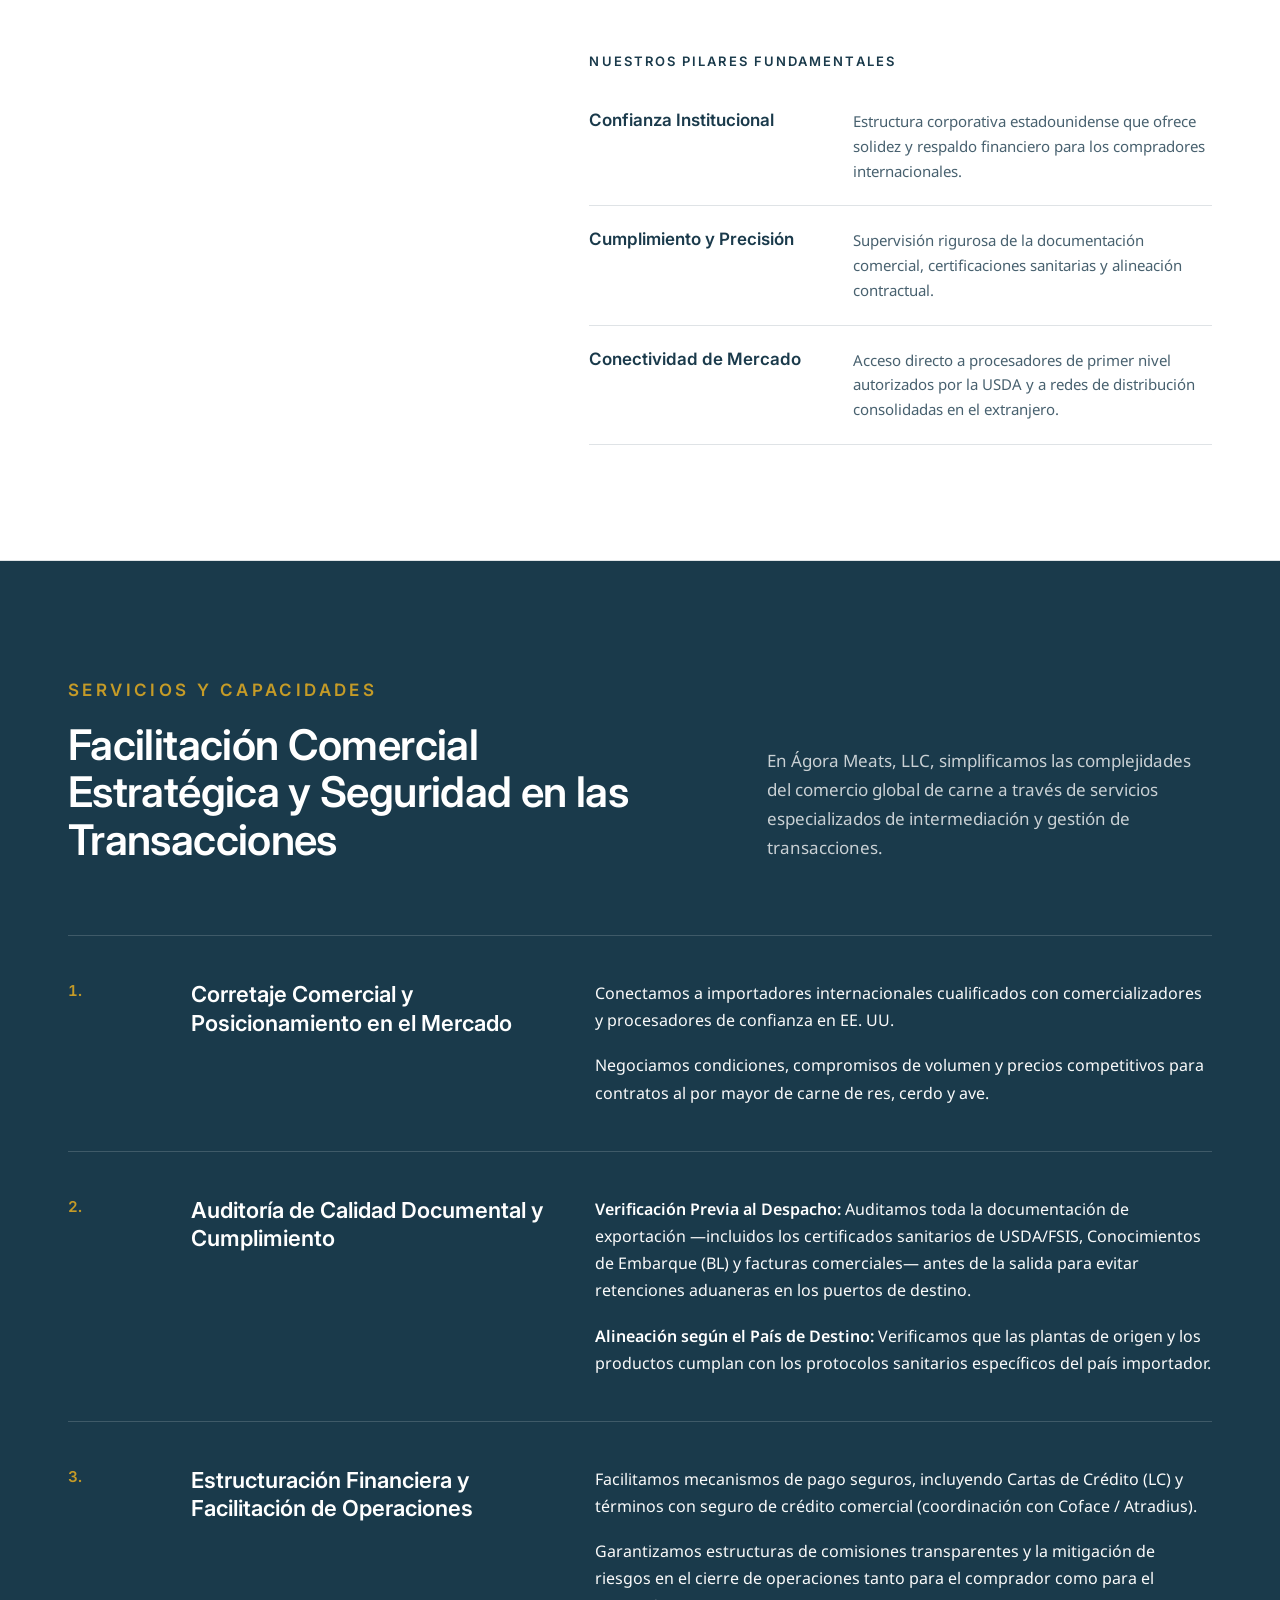
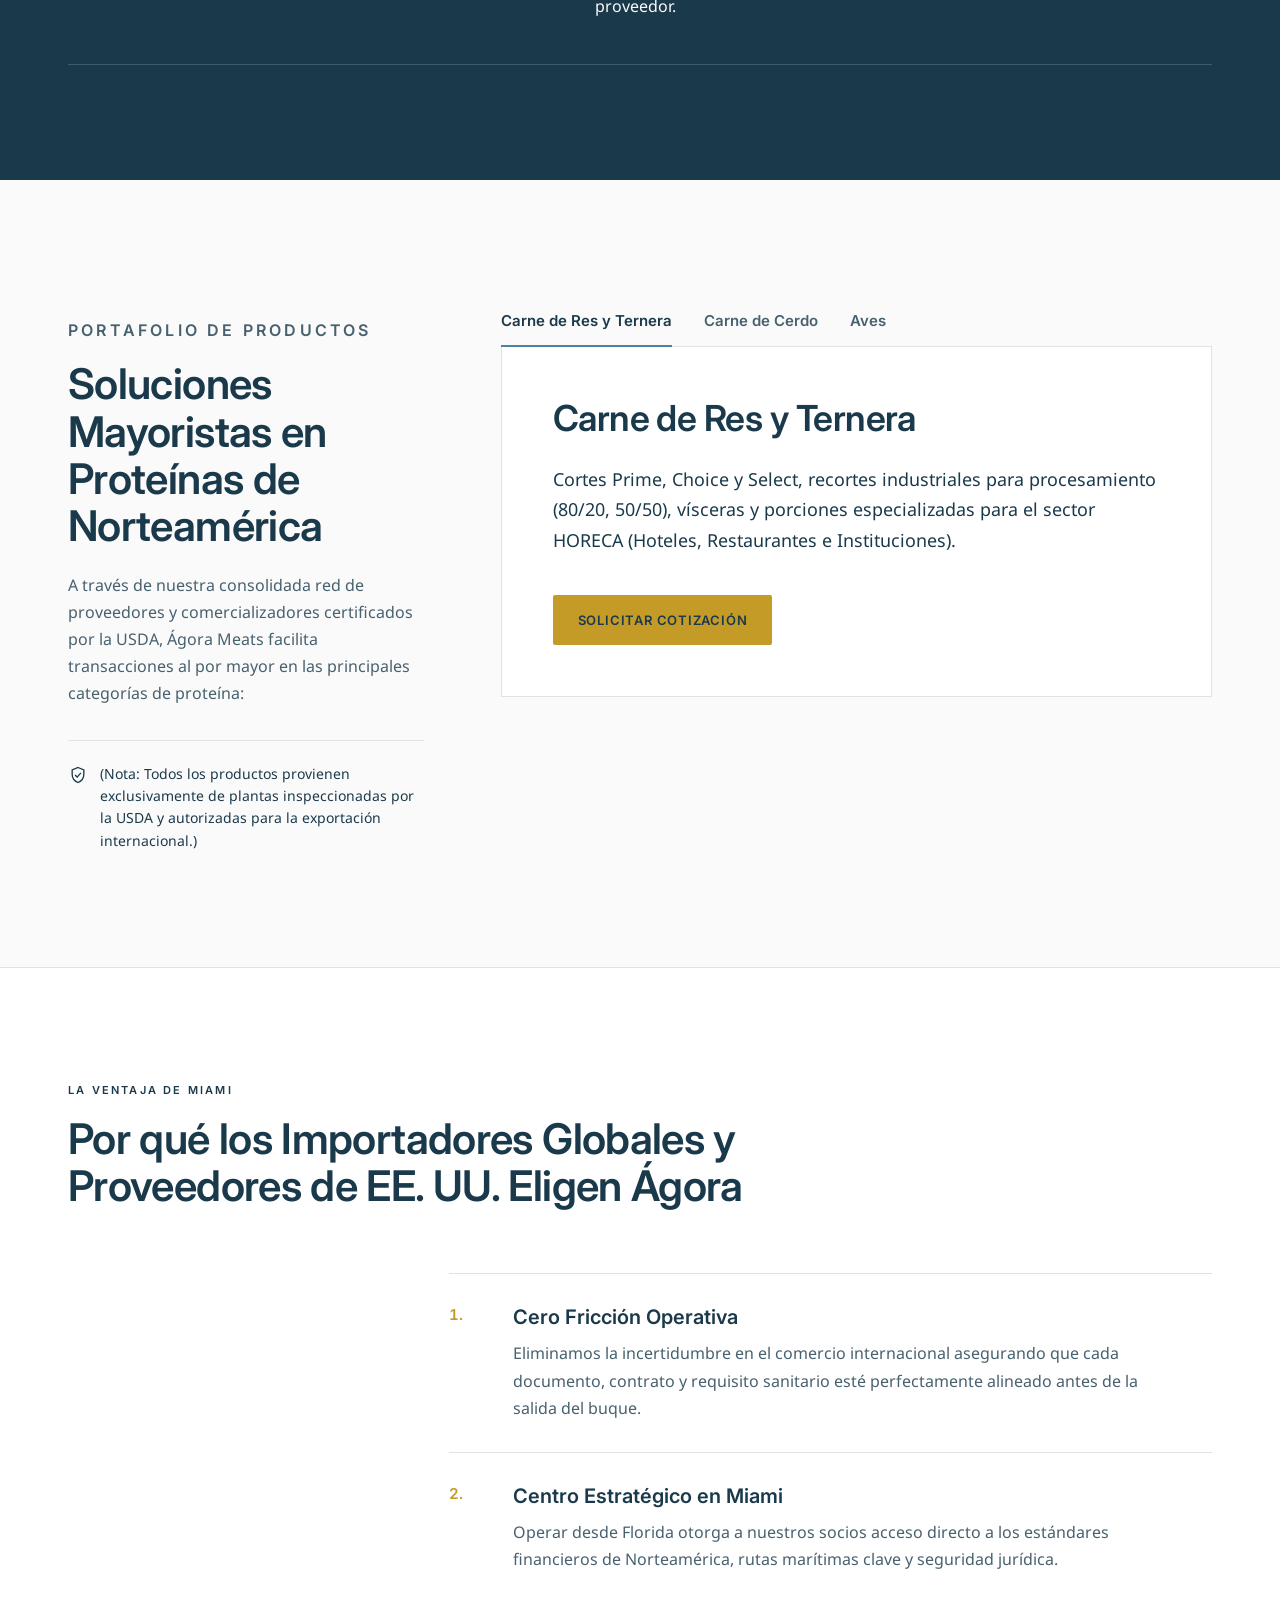
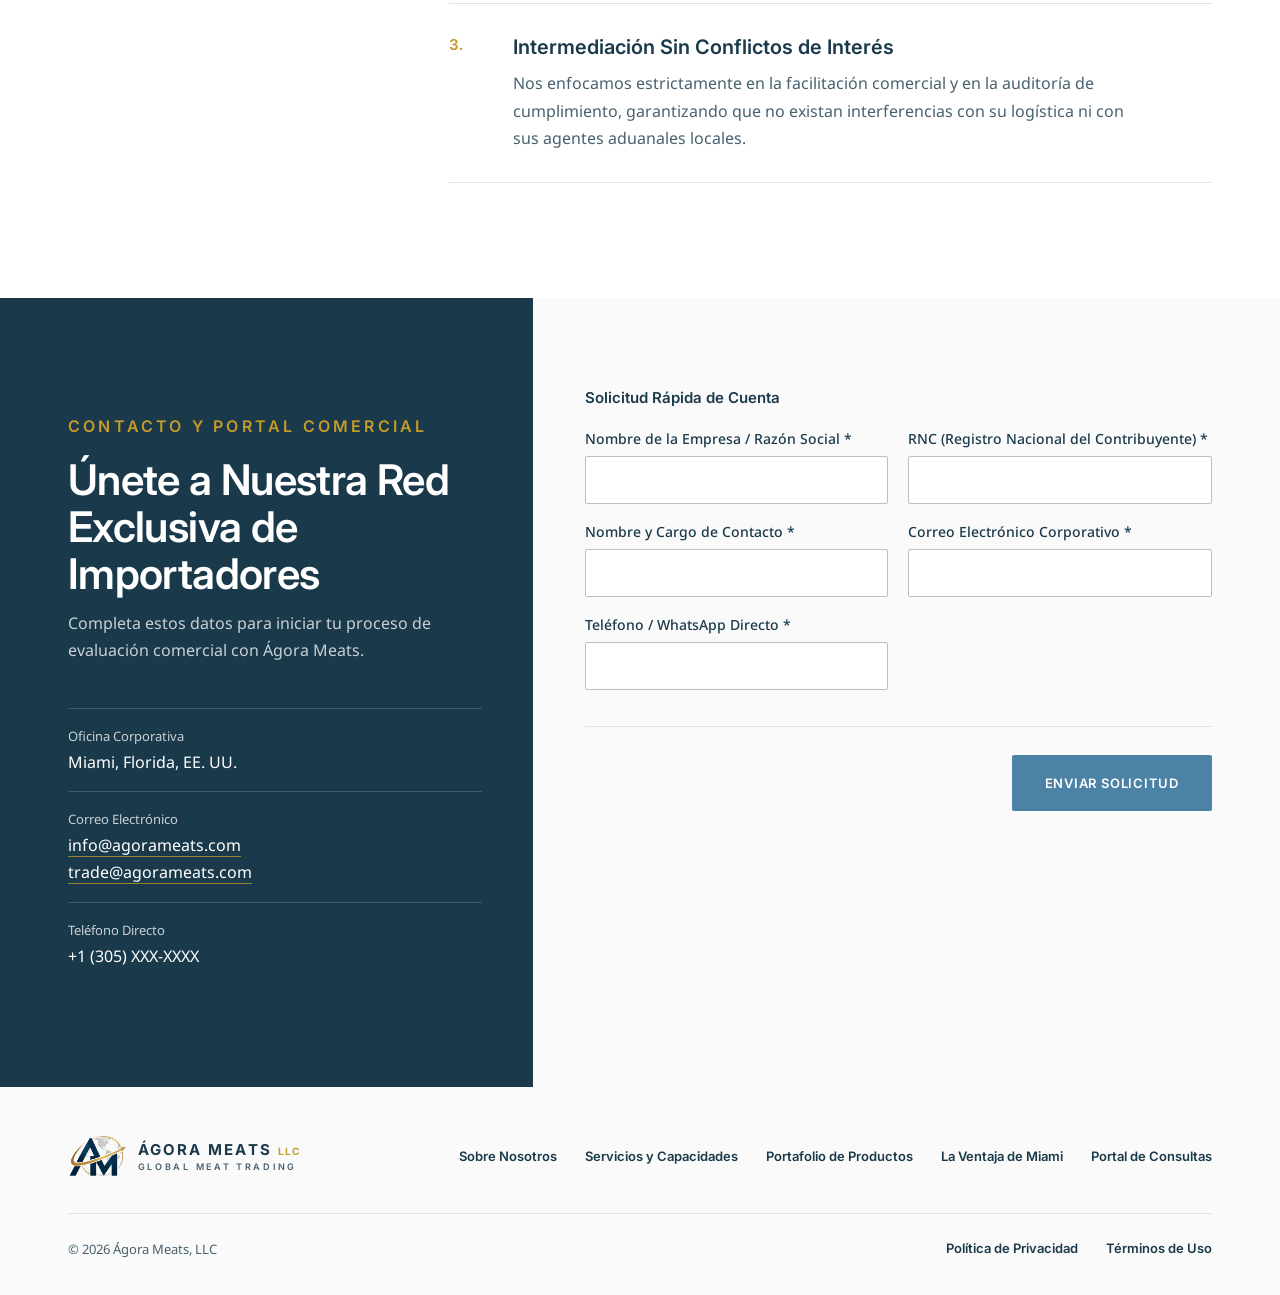
==== commit 122cf153: "Replace trade inquiry form with Quick Buyer Application (EN/ES)" ====
--- a/es/index.html
+++ b/es/index.html
@@ -170,9 +170,8 @@
 <section class="contact" id="contact">
 <div class="c-info">
 <p class="lbl">Contacto y Portal Comercial</p>
-<h2 class="h2">Inicie una Consulta Comercial</h2>
-<h3>Haga Alianza con Ágora Meats, LLC</h3>
-<p>Ya sea que usted sea un importador internacional en busca de suministro verificado de proteína estadounidense, o un comercializador norteamericano que desea expandirse hacia los mercados del Caribe y Latinoamérica, nuestro equipo está listo para estructurar su próxima operación.</p>
+<h2 class="h2">Únete a Nuestra Red Exclusiva de Importadores</h2>
+<p>Completa estos datos para iniciar tu proceso de evaluación comercial con Ágora Meats.</p>
 <dl>
 <div><dt>Oficina Corporativa</dt><dd>Miami, Florida, EE. UU.</dd></div>
 <div><dt>Correo Electrónico</dt><dd><a href="mailto:info@agorameats.com">info@agorameats.com</a><a href="mailto:trade@agorameats.com">trade@agorameats.com</a></dd></div>
@@ -183,78 +182,30 @@
 <div class="c-form">
 <div class="sent" role="status" tabindex="-1" hidden>
 <svg width="56" height="56" viewBox="0 0 56 56" aria-hidden="true" fill="none" stroke="#C59B27" stroke-width="2"><circle cx="28" cy="28" r="26"/><path d="M17 29l7 7 15-15"/></svg>
-<h3>Consulta Comercial Recibida</h3>
-<p>Gracias por contactar a Ágora Meats, LLC. Nuestro equipo revisará las especificaciones del producto, los requisitos de volumen y los parámetros de embarque, y le responderá a su correo electrónico corporativo para estructurar su próxima operación.</p>
-<button type="button" class="btn btn-outline" data-reset>ENVIAR OTRA CONSULTA</button>
+<h3>Solicitud Recibida</h3>
+<p>Gracias por tu interés en Ágora Meats, LLC. Nuestro equipo revisará tus datos y te contactará a tu correo electrónico corporativo para continuar con tu proceso de evaluación comercial.</p>
+<button type="button" class="btn btn-outline" data-reset>ENVIAR OTRA SOLICITUD</button>
 </div>
 
 <!-- FORM ENDPOINT: paste your form service URL (e.g. Formspree) into data-endpoint. Empty = demo mode (shows the confirmation without sending). -->
 <form id="inquiry" data-endpoint="" method="post">
 <input type="hidden" name="language" value="es">
+<input type="hidden" name="_subject" value="Nueva Solicitud Rápida de Cuenta — Ágora Meats (ES)">
 
 <fieldset>
-<legend>1. Datos de Contacto y Perfil</legend>
+<legend>Solicitud Rápida de Cuenta</legend>
 <div class="fgrid">
-<label class="f">Nombre y Apellido *<input class="field" type="text" name="name" autocomplete="name" required></label>
-<label class="f">Nombre de la Empresa *<input class="field" type="text" name="company" autocomplete="organization" required></label>
+<label class="f">Nombre de la Empresa / Razón Social *<input class="field" type="text" name="company_legal_name" autocomplete="organization" required></label>
+<label class="f">RNC (Registro Nacional del Contribuyente) *<input class="field" type="text" name="tax_id" autocomplete="off" required></label>
+<label class="f">Nombre y Cargo de Contacto *<input class="field" type="text" name="contact_name_title" autocomplete="name" required></label>
 <label class="f">Correo Electrónico Corporativo *<input class="field" type="email" name="email" autocomplete="email" required></label>
-<label class="f">Teléfono / WhatsApp *<input class="field" type="tel" name="phone" autocomplete="tel" required></label>
-</div>
-<p class="q" id="q-role">Rol</p>
-<div class="pills" role="radiogroup" aria-labelledby="q-role">
-<label class="pill"><input class="sr" type="radio" name="role" value="importer">Importador / Comprador</label>
-<label class="pill"><input class="sr" type="radio" name="role" value="supplier">Proveedor / Procesador / Trader</label>
-<label class="pill"><input class="sr" type="radio" name="role" value="distributor">Distribuidor</label>
+<label class="f">Teléfono / WhatsApp Directo *<input class="field" type="tel" name="phone" autocomplete="tel" required></label>
 </div>
 </fieldset>
 
-<fieldset>
-<legend>2. Especificación Técnica del Producto</legend>
-<label class="f solo">País de Destino *<input class="field" type="text" name="destination" autocomplete="country-name" required></label>
-<p class="q" id="q-protein">Categoría de Proteína *</p>
-<div class="pills" role="radiogroup" aria-labelledby="q-protein">
-<label class="pill"><input class="sr" type="radio" name="protein" value="beef" required>Carne de Res</label>
-<label class="pill"><input class="sr" type="radio" name="protein" value="pork" required>Carne de Cerdo</label>
-<label class="pill"><input class="sr" type="radio" name="protein" value="poultry" required>Aves</label>
-</div>
-<div class="fgrid">
-<label class="f">Clasificación del Despiece<select class="field" name="cut" id="cut" disabled><option value="">—</option></select></label>
-<label class="f">Especificación Detallada del Corte<input class="field" type="text" name="cut_spec"></label>
-</div>
-</fieldset>
-
-<fieldset>
-<legend>3. Volumen y Parámetros Logísticos</legend>
-<p class="sub">Volumen Requerido</p>
-<p class="q" id="q-containers">Número de Contenedores (40ft FCL Reefer)</p>
-<div class="pills" role="radiogroup" aria-labelledby="q-containers">
-<label class="pill"><input class="sr" type="radio" name="containers" value="1">1 Contenedor</label>
-<label class="pill"><input class="sr" type="radio" name="containers" value="2-4">2-4 Contenedores</label>
-<label class="pill"><input class="sr" type="radio" name="containers" value="5+">5+ Contenedores</label>
-</div>
-<div class="inline">
-<label class="f">O Cantidad Estimada en Libras o Toneladas<input class="field" type="number" min="0" step="any" name="weight" inputmode="decimal"></label>
-<select class="field" name="unit" aria-label="O Cantidad Estimada en Libras o Toneladas"><option value="lbs">Libras</option><option value="metric_tons">Toneladas</option></select>
-</div>
-<p class="q" id="q-window">Ventana de Embarque / Fecha Deseada</p>
-<div class="pills" role="radiogroup" aria-labelledby="q-window">
-<label class="pill"><input class="sr" type="radio" name="shipment_window" value="spot">Inmediato / Mercado Spot (1 a 15 días)</label>
-<label class="pill"><input class="sr" type="radio" name="shipment_window" value="30_days">Próximos 30 días</label>
-<label class="pill"><input class="sr" type="radio" name="shipment_window" value="scheduled">Programado (60+ días / Contrato recurrente)</label>
-</div>
-<p class="q">Término de Entrega (Incoterm)</p>
-<label class="check"><input type="checkbox" name="incoterm" value="FOB" checked><span>FOB Puerto de Salida EE. UU. (Miami / Port Everglades / Puerto de Salida de EE. UU.)</span></label>
-<p class="fine">(Nota: Ágora Meats gestiona el producto y la documentación de exportación de EE. UU. (USDA/FSIS) en el puerto de salida estadounidense. El flete marítimo, la desaduanización y los aranceles en el país de destino corren por cuenta del comprador).</p>
-</fieldset>
-
-<fieldset>
-<legend>4. Requisitos Adicionales y Envío</legend>
-<label class="f solo">Notas Adicionales / Requisitos de Certificación<textarea class="field" name="notes" rows="4"></textarea></label>
-</fieldset>
-
-<p class="form-error" role="alert" hidden>No pudimos enviar su consulta. Por favor, inténtelo de nuevo o escriba a trade@agorameats.com.</p>
+<p class="form-error" role="alert" hidden>No pudimos enviar tu solicitud. Por favor, inténtalo de nuevo o escribe a Info@AgoraMeats.com.</p>
 <div class="send">
-<button type="submit" class="btn btn-navy">SOLICITAR COTIZACIÓN COMERCIAL</button>
+<button type="submit" class="btn btn-navy">ENVIAR SOLICITUD</button>
 </div>
 </form>
 </div>
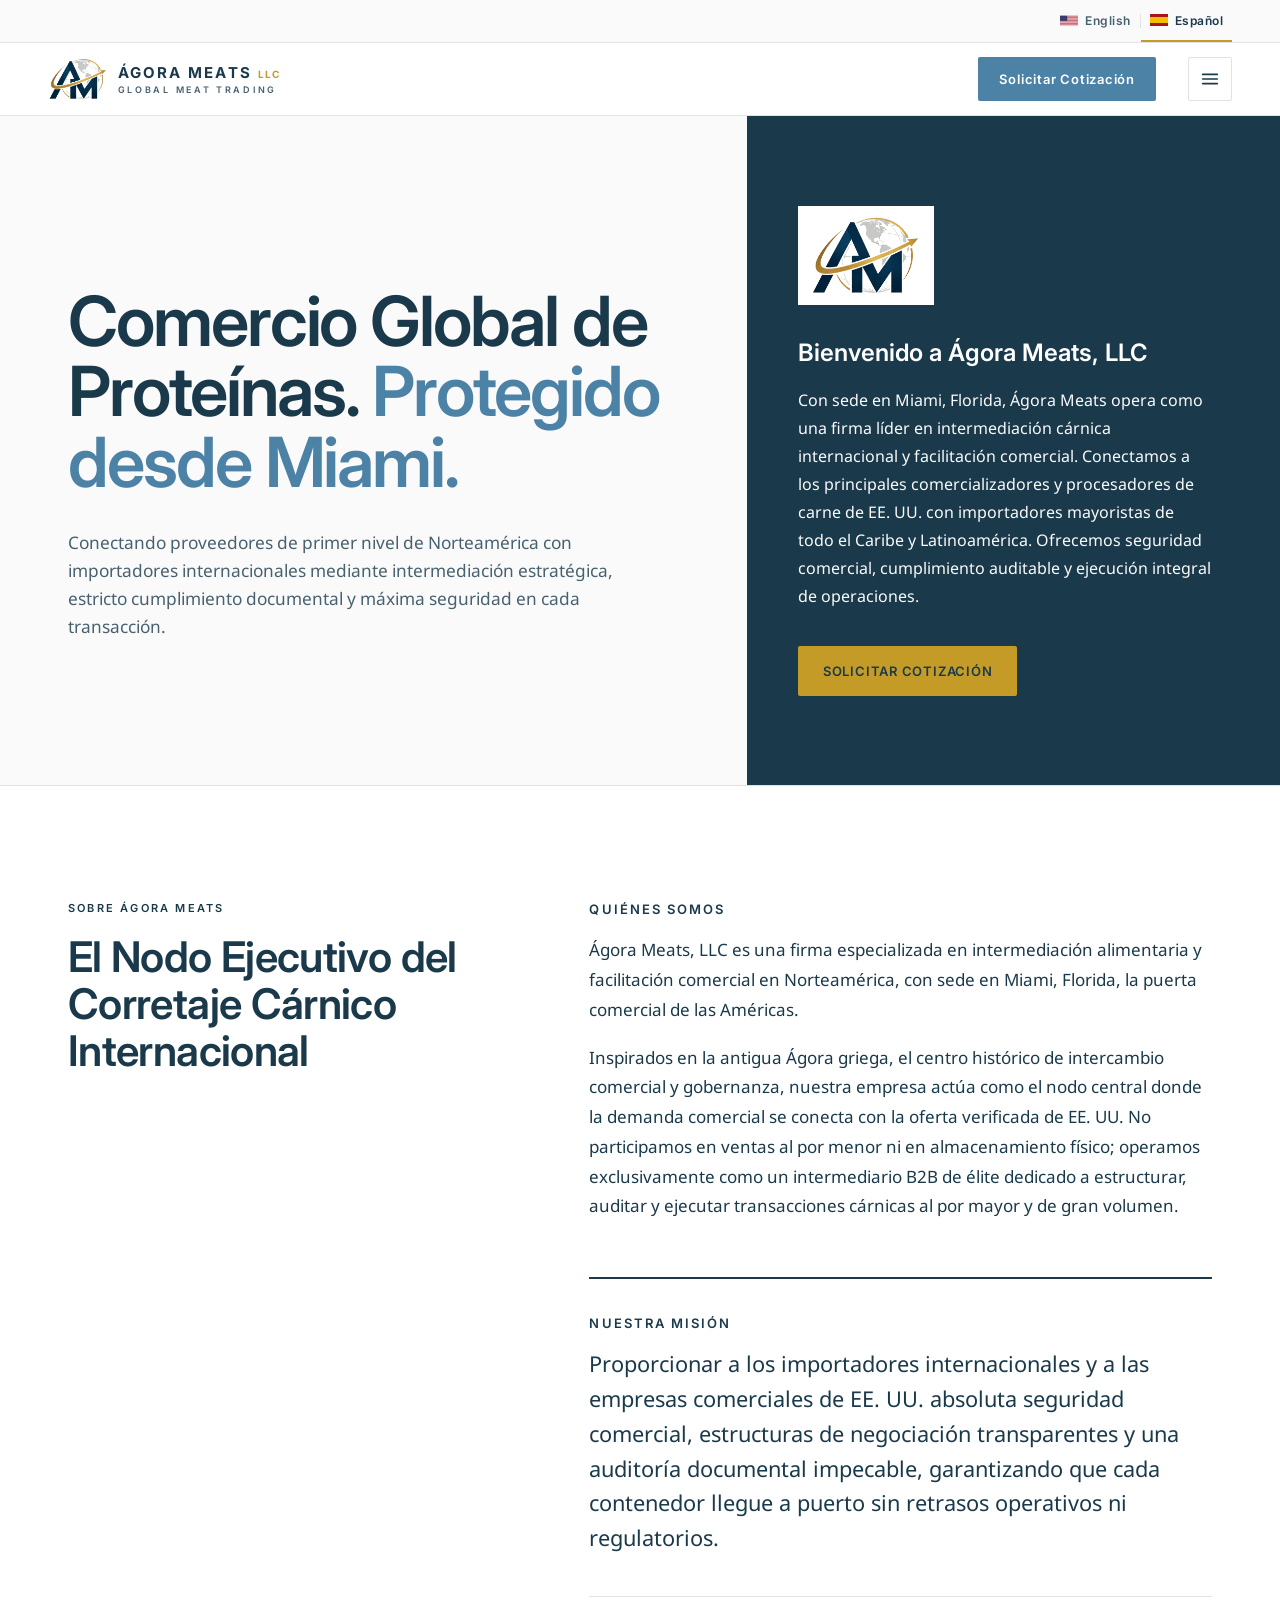
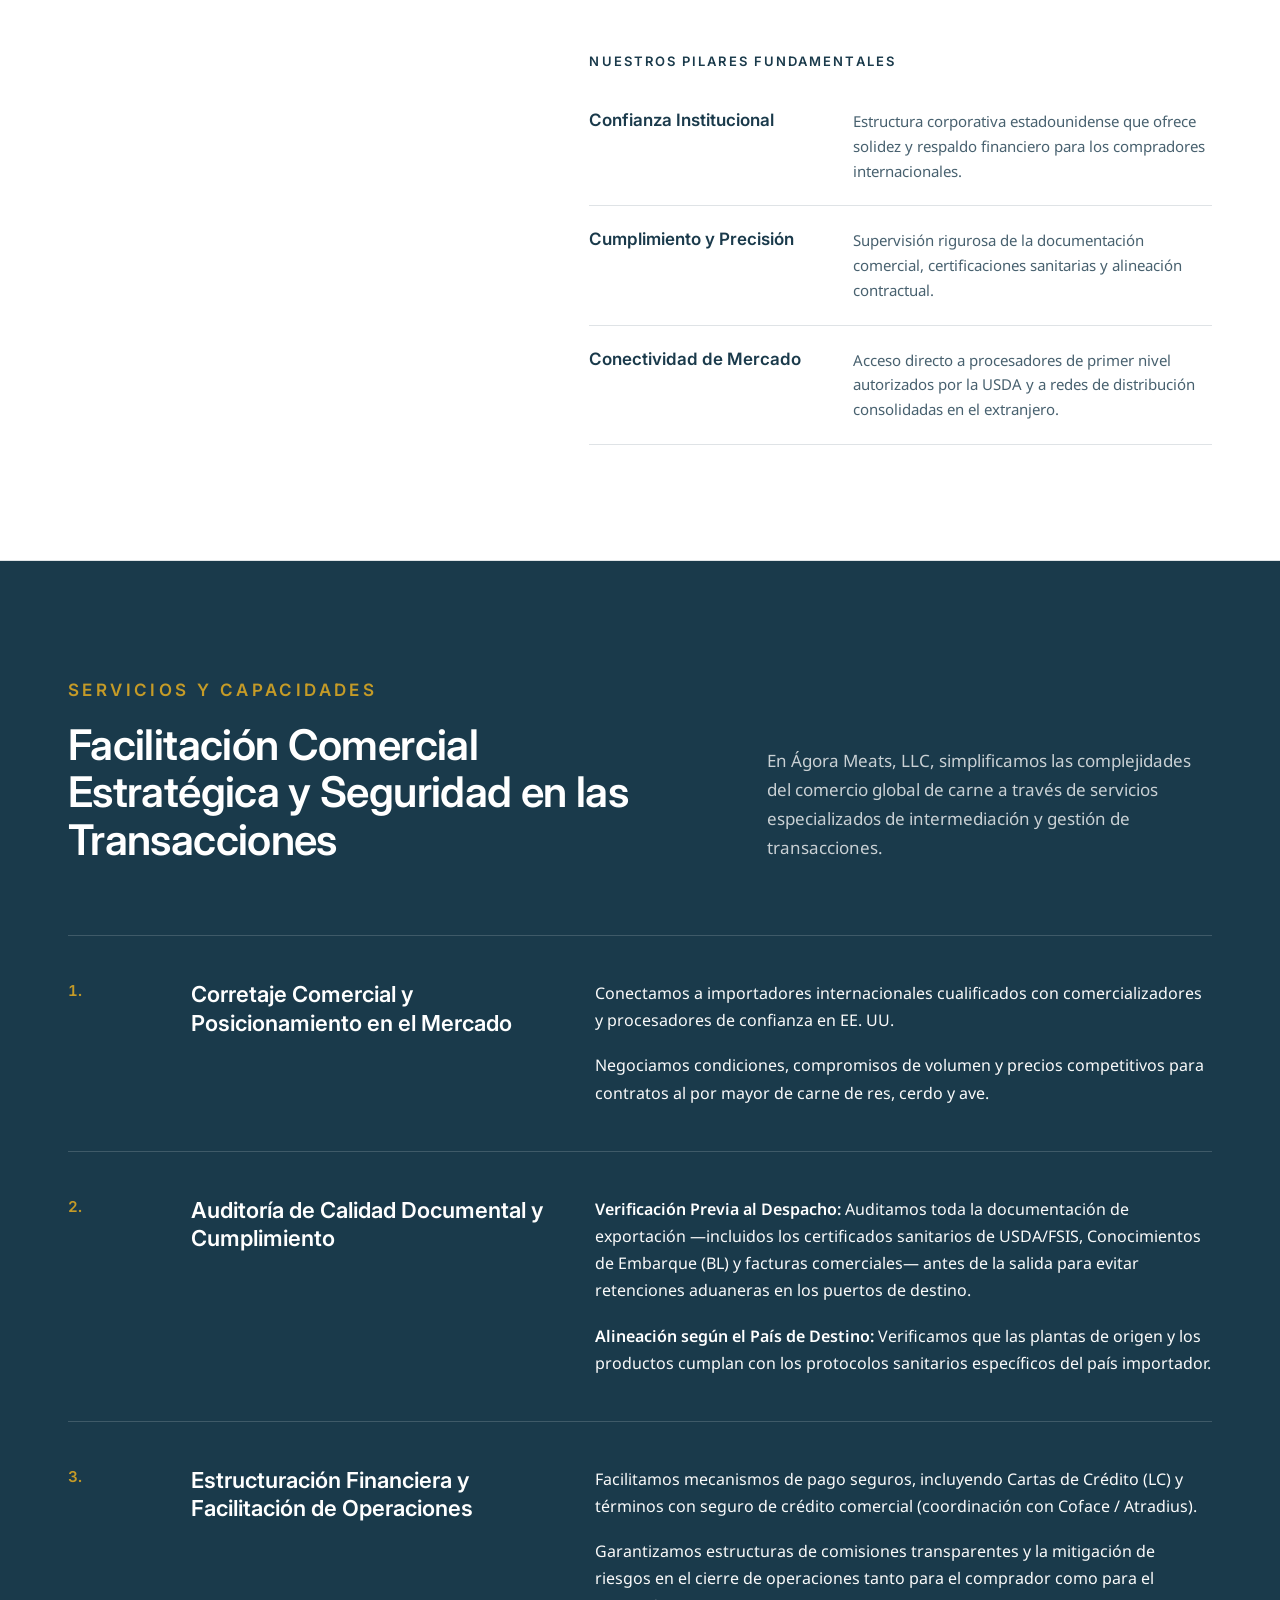
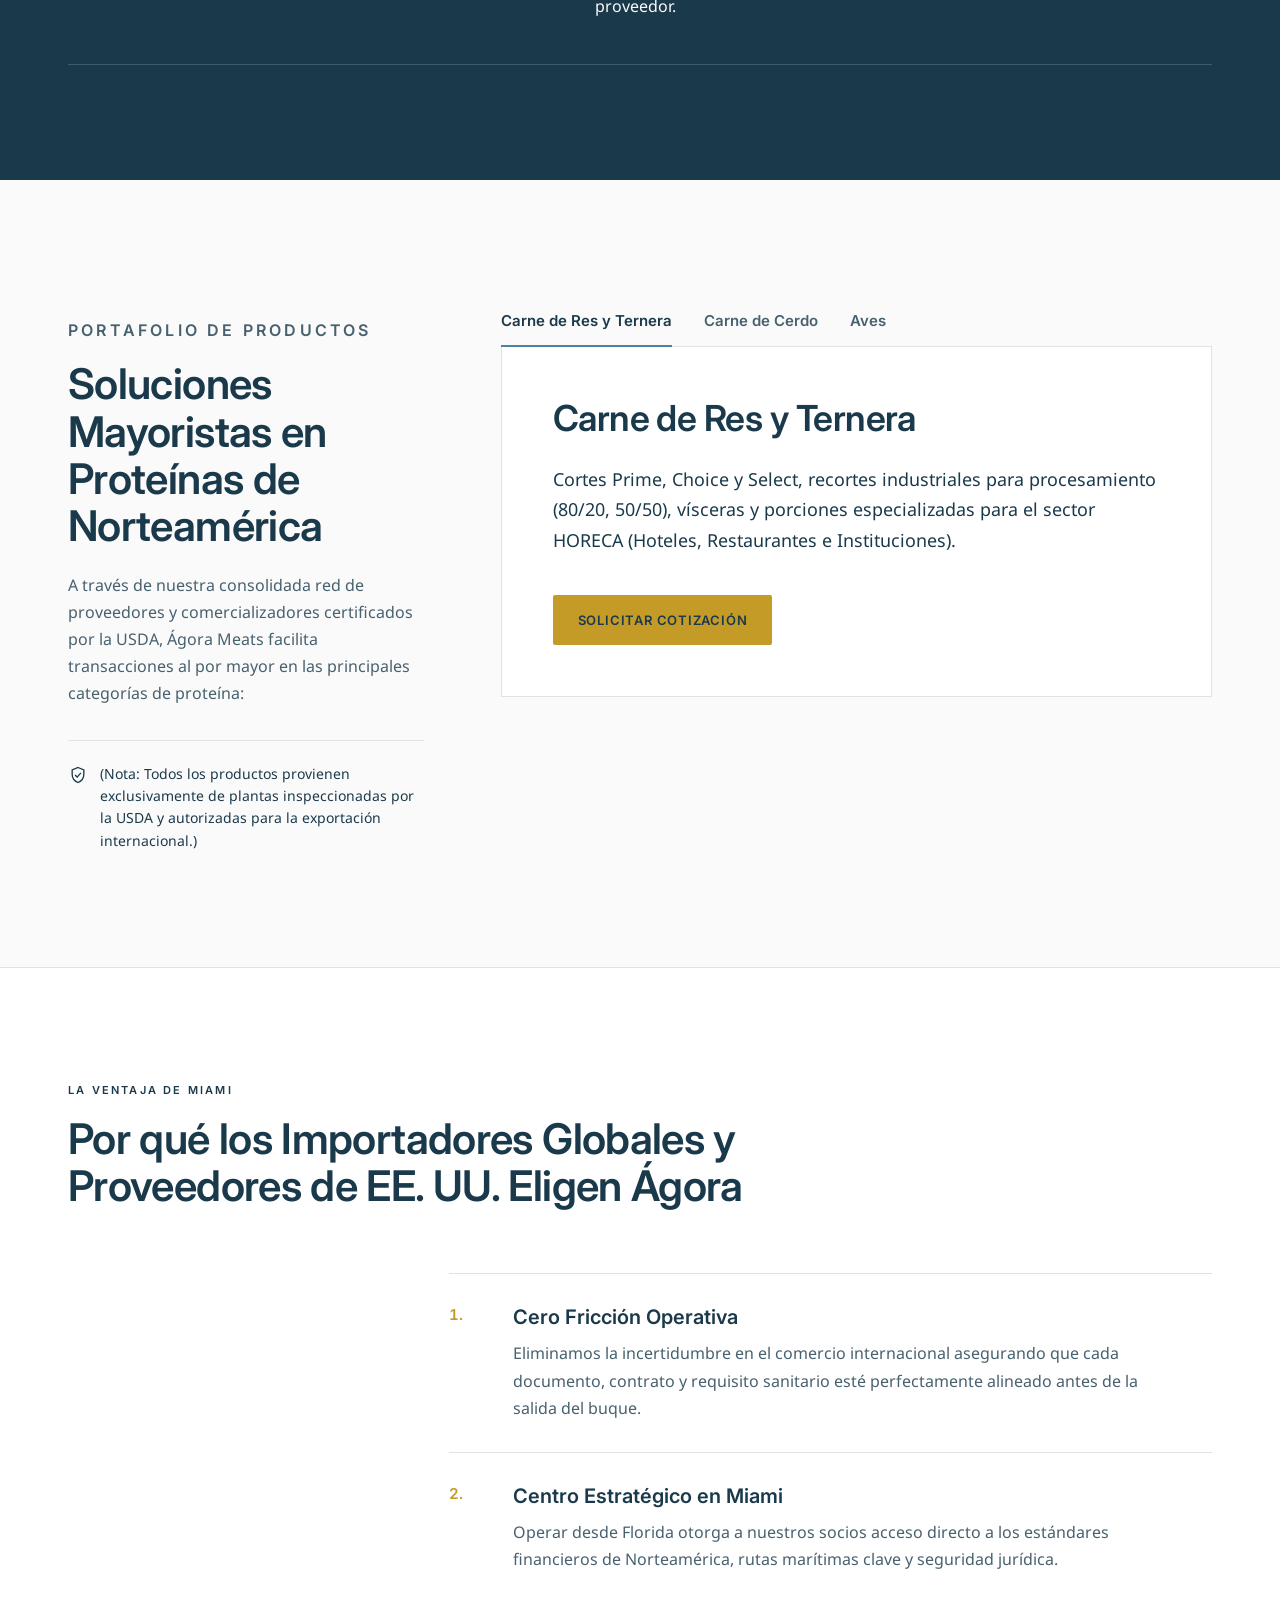
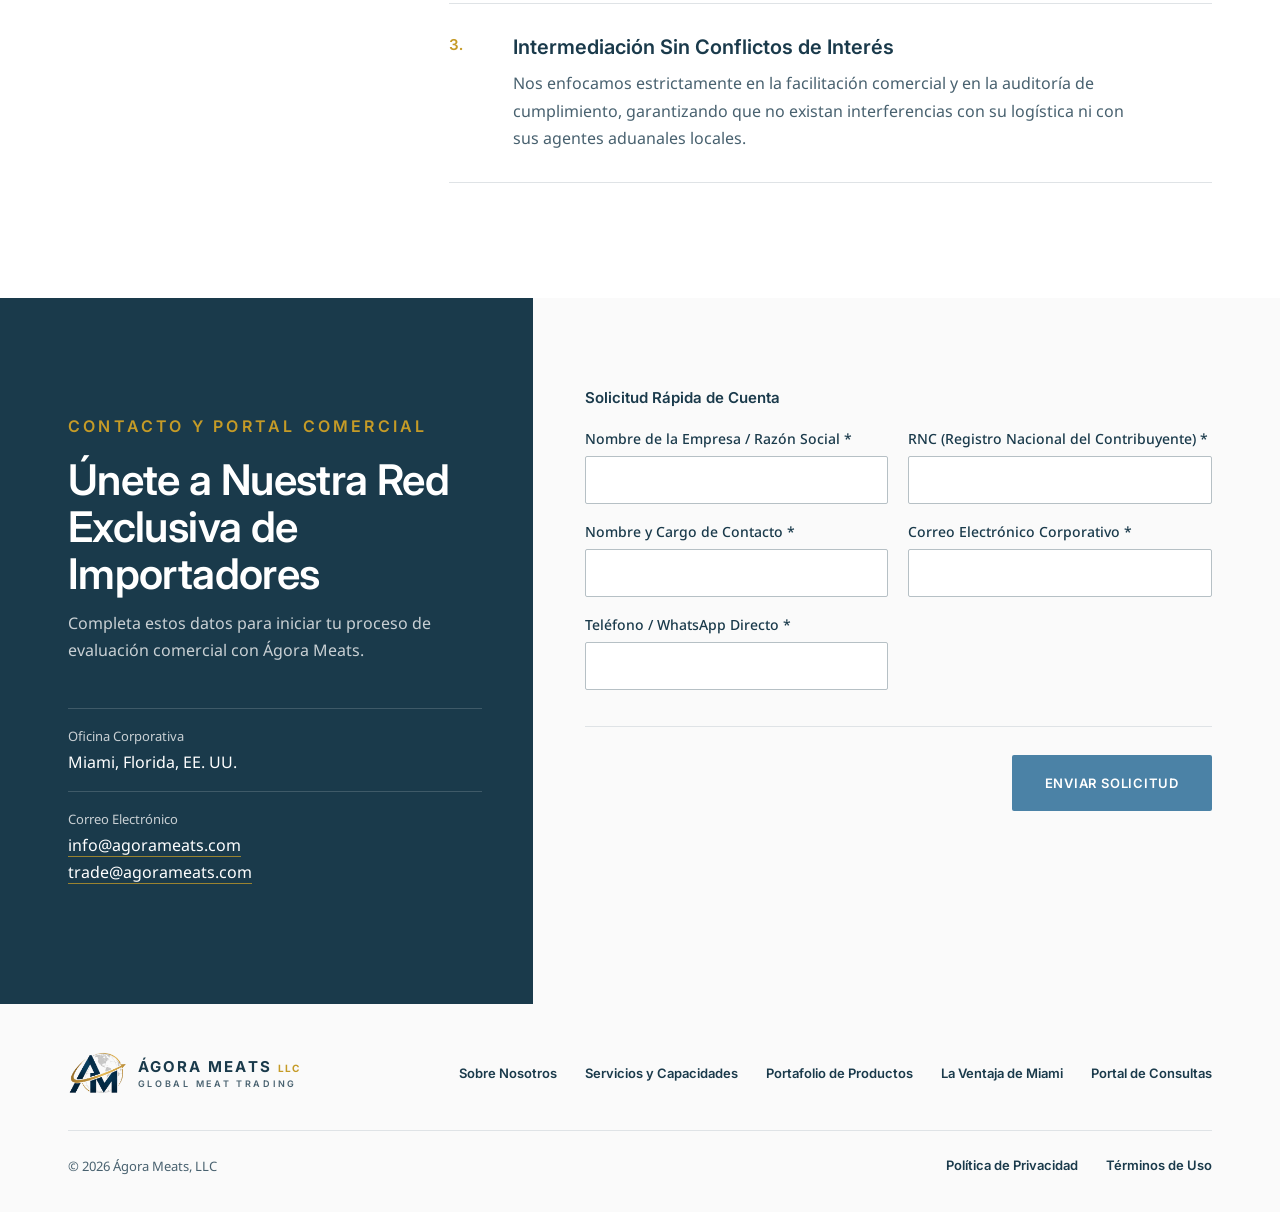
==== commit 4d4355df: "Remove placeholder phone number" ====
--- a/es/index.html
+++ b/es/index.html
@@ -175,7 +175,6 @@
 <dl>
 <div><dt>Oficina Corporativa</dt><dd>Miami, Florida, EE. UU.</dd></div>
 <div><dt>Correo Electrónico</dt><dd><a href="mailto:info@agorameats.com">info@agorameats.com</a><a href="mailto:trade@agorameats.com">trade@agorameats.com</a></dd></div>
-<div><dt>Teléfono Directo</dt><dd>+1 (305) XXX-XXXX</dd></div>
 </dl>
 </div>
 
